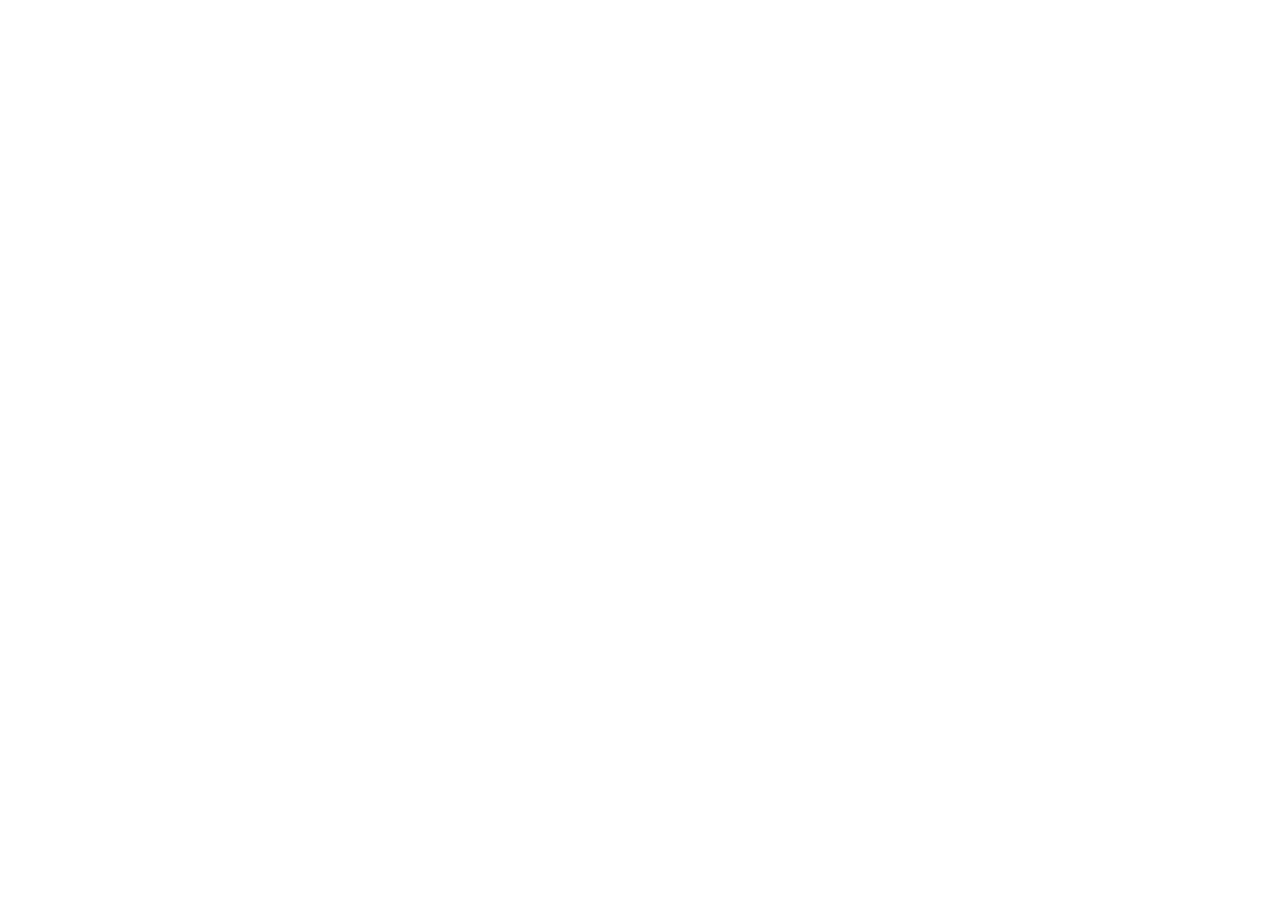
==== index.html @ f32d9b29 "init project" ====
<!DOCTYPE html>
<html lang="en">

<head>
    <meta charset="UTF-8">
    <meta http-equiv="X-UA-Compatible" content="IE=edge">
    <meta name="viewport" content="width=device-width, initial-scale=1.0">
    <title>Document</title>
</head>

<body>

</body>

</html>
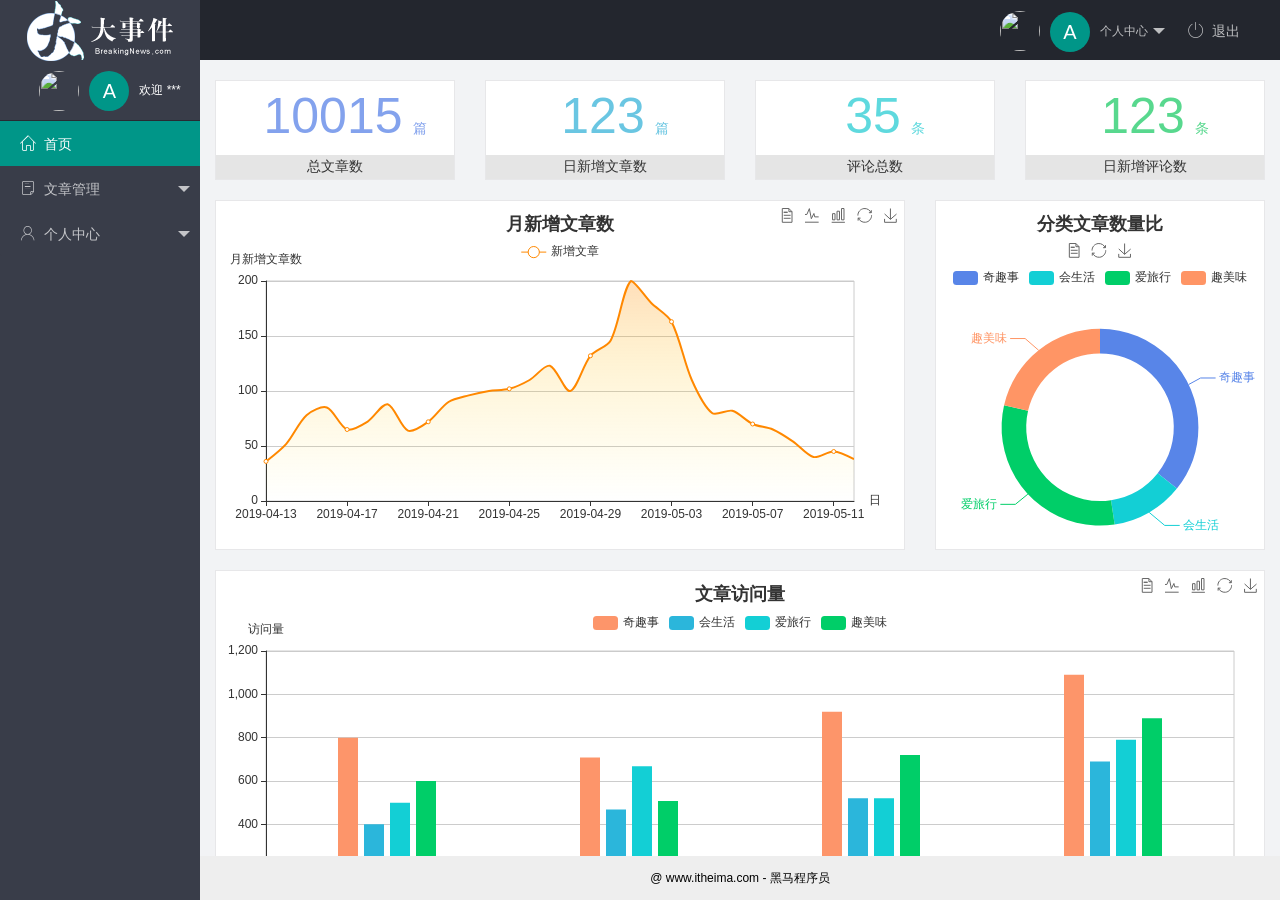
==== commit c0e82681: "完成了主页功能的开发" ====
--- a/index.html
+++ b/index.html
@@ -5,11 +5,92 @@
     <meta charset="UTF-8">
     <meta http-equiv="X-UA-Compatible" content="IE=edge">
     <meta name="viewport" content="width=device-width, initial-scale=1.0">
-    <title>Document</title>
+    <title>后台主页</title>
+    <link rel="stylesheet" href="assets/lib/layui/css/layui.css">
+    <!-- 导入字体图标样式表 -->
+    <link rel="stylesheet" href="assets/fonts/iconfont.css">
+    <!-- 导入自己的样式表 -->
+    <link rel="stylesheet" href="assets/css/index.css">
+
 </head>
 
 <body>
+    <div class="layui-layout layui-layout-admin">
+        <div class="layui-header">
+            <div class="layui-logo layui-hide-xs layui-bg-black">
+                <img src="assets/images/logo.png" alt="">
+            </div>
+            <!-- 头部区域（可配合layui 已有的水平导航） -->
 
+            <ul class="layui-nav layui-layout-right">
+                <li class="layui-nav-item layui-hide layui-show-md-inline-block">
+                    <a href="javascript:;" class="userinfo">
+                        <img src="//tva1.sinaimg.cn/crop.0.0.118.118.180/5db11ff4gw1e77d3nqrv8j203b03cweg.jpg" class="layui-nav-img"><span class="text-avatar">A</span>个人中心
+                    </a>
+                    <dl class="layui-nav-child">
+                        <dd><a href="">基本资料</a></dd>
+                        <dd><a href="">更换头像</a></dd>
+                        <dd><a href="">重置密码</a></dd>
+                    </dl>
+                </li>
+                <li class="layui-nav-item" lay-header-event="menuRight" lay-unselect>
+                    <a href="javascript:;" id="btnLogout">
+                        <!-- <i class="layui-icon layui-icon-more-vertical"></i> -->
+                        <span class="iconfont icon-tuichu"></span>退出
+                    </a>
+                </li>
+            </ul>
+        </div>
+
+        <div class="layui-side layui-bg-black">
+            <div class="layui-side-scroll">
+                <div class="userinfo">
+                    <img src="//tva1.sinaimg.cn/crop.0.0.118.118.180/5db11ff4gw1e77d3nqrv8j203b03cweg.jpg" class="layui-nav-img"><span class="text-avatar">A</span><span id="welcome">欢迎 ***</span>
+                </div>
+                <!-- 左侧导航区域（可配合layui已有的垂直导航） -->
+                <ul class="layui-nav layui-nav-tree " lay-shrink="all">
+                    <li class="layui-nav-item layui-this">
+                        <a href="home/dashboard.html" target="fm"><span class="iconfont icon-home"></span>首页</a>
+                    </li>
+                    <!--  layui-nav-itemed -->
+                    <li class="layui-nav-item">
+                        <a class="" href="javascript:;"><span class="iconfont icon-16"></span>文章管理</a>
+                        <dl class="layui-nav-child">
+                            <dd><a href="javascript:;"><i class="layui-icon layui-icon-app"></i>文章类别</a></dd>
+                            <dd><a href="javascript:;"><i class="layui-icon layui-icon-app"></i>文章列表</a></dd>
+                            <dd><a href="javascript:;"><i class="layui-icon layui-icon-app"></i>发表文章</a></dd>
+                        </dl>
+                    </li>
+                    <li class="layui-nav-item">
+                        <a href="javascript:;"><span class="iconfont icon-user"></span>个人中心</a>
+                        <dl class="layui-nav-child">
+                            <dd><a href="javascript:;"><i class="layui-icon layui-icon-app"></i>基本资料</a></dd>
+                            <dd><a href="javascript:;"><i class="layui-icon layui-icon-app"></i>更换头像</a></dd>
+                            <dd><a href="javascript:;"><i class="layui-icon layui-icon-app"></i>重置密码</a></dd>
+                        </dl>
+                    </li>
+                </ul>
+            </div>
+        </div>
+
+        <div class="layui-body">
+            <!-- 内容主体区域 -->
+            <iframe name="fm" src="home/dashboard.html" frameborder="0"></iframe>
+        </div>
+
+        <div class="layui-footer">
+            <!-- 底部固定区域 -->
+            @ www.itheima.com - 黑马程序员
+        </div>
+    </div>
+    <!-- 导入layui的js文件 -->
+    <script src="assets/lib/layui/layui.all.js"></script>
+    <!-- 导入jQuery -->
+    <script src="assets/lib/jquery.js"></script>
+    <!-- 导入baseAPI.js -->
+    <script src="assets/js/baseAPI.js"></script>
+    <!-- 导入自己的js文件 -->
+    <script src="assets/js/index.js"></script>
 </body>
 
 </html>
--- a/assets/lib/layui/css/layui.css
+++ b/assets/lib/layui/css/layui.css
@@ -0,0 +1,2 @@
+/** layui-v2.5.5 MIT License By https://www.layui.com */
+ .layui-inline,img{display:inline-block;vertical-align:middle}h1,h2,h3,h4,h5,h6{font-weight:400}.layui-edge,.layui-header,.layui-inline,.layui-main{position:relative}.layui-body,.layui-edge,.layui-elip{overflow:hidden}.layui-btn,.layui-edge,.layui-inline,img{vertical-align:middle}.layui-btn,.layui-disabled,.layui-icon,.layui-unselect{-moz-user-select:none;-webkit-user-select:none;-ms-user-select:none}.layui-elip,.layui-form-checkbox span,.layui-form-pane .layui-form-label{text-overflow:ellipsis;white-space:nowrap}.layui-breadcrumb,.layui-tree-btnGroup{visibility:hidden}blockquote,body,button,dd,div,dl,dt,form,h1,h2,h3,h4,h5,h6,input,li,ol,p,pre,td,textarea,th,ul{margin:0;padding:0;-webkit-tap-highlight-color:rgba(0,0,0,0)}a:active,a:hover{outline:0}img{border:none}li{list-style:none}table{border-collapse:collapse;border-spacing:0}h4,h5,h6{font-size:100%}button,input,optgroup,option,select,textarea{font-family:inherit;font-size:inherit;font-style:inherit;font-weight:inherit;outline:0}pre{white-space:pre-wrap;white-space:-moz-pre-wrap;white-space:-pre-wrap;white-space:-o-pre-wrap;word-wrap:break-word}body{line-height:24px;font:14px Helvetica Neue,Helvetica,PingFang SC,Tahoma,Arial,sans-serif}hr{height:1px;margin:10px 0;border:0;clear:both}a{color:#333;text-decoration:none}a:hover{color:#777}a cite{font-style:normal;*cursor:pointer}.layui-border-box,.layui-border-box *{box-sizing:border-box}.layui-box,.layui-box *{box-sizing:content-box}.layui-clear{clear:both;*zoom:1}.layui-clear:after{content:'\20';clear:both;*zoom:1;display:block;height:0}.layui-inline{*display:inline;*zoom:1}.layui-edge{display:inline-block;width:0;height:0;border-width:6px;border-style:dashed;border-color:transparent}.layui-edge-top{top:-4px;border-bottom-color:#999;border-bottom-style:solid}.layui-edge-right{border-left-color:#999;border-left-style:solid}.layui-edge-bottom{top:2px;border-top-color:#999;border-top-style:solid}.layui-edge-left{border-right-color:#999;border-right-style:solid}.layui-disabled,.layui-disabled:hover{color:#d2d2d2!important;cursor:not-allowed!important}.layui-circle{border-radius:100%}.layui-show{display:block!important}.layui-hide{display:none!important}@font-face{font-family:layui-icon;src:url(../font/iconfont.eot?v=250);src:url(../font/iconfont.eot?v=250#iefix) format('embedded-opentype'),url(../font/iconfont.woff2?v=250) format('woff2'),url(../font/iconfont.woff?v=250) format('woff'),url(../font/iconfont.ttf?v=250) format('truetype'),url(../font/iconfont.svg?v=250#layui-icon) format('svg')}.layui-icon{font-family:layui-icon!important;font-size:16px;font-style:normal;-webkit-font-smoothing:antialiased;-moz-osx-font-smoothing:grayscale}.layui-icon-reply-fill:before{content:"\e611"}.layui-icon-set-fill:before{content:"\e614"}.layui-icon-menu-fill:before{content:"\e60f"}.layui-icon-search:before{content:"\e615"}.layui-icon-share:before{content:"\e641"}.layui-icon-set-sm:before{content:"\e620"}.layui-icon-engine:before{content:"\e628"}.layui-icon-close:before{content:"\1006"}.layui-icon-close-fill:before{content:"\1007"}.layui-icon-chart-screen:before{content:"\e629"}.layui-icon-star:before{content:"\e600"}.layui-icon-circle-dot:before{content:"\e617"}.layui-icon-chat:before{content:"\e606"}.layui-icon-release:before{content:"\e609"}.layui-icon-list:before{content:"\e60a"}.layui-icon-chart:before{content:"\e62c"}.layui-icon-ok-circle:before{content:"\1005"}.layui-icon-layim-theme:before{content:"\e61b"}.layui-icon-table:before{content:"\e62d"}.layui-icon-right:before{content:"\e602"}.layui-icon-left:before{content:"\e603"}.layui-icon-cart-simple:before{content:"\e698"}.layui-icon-face-cry:before{content:"\e69c"}.layui-icon-face-smile:before{content:"\e6af"}.layui-icon-survey:before{content:"\e6b2"}.layui-icon-tree:before{content:"\e62e"}.layui-icon-upload-circle:before{content:"\e62f"}.layui-icon-add-circle:before{content:"\e61f"}.layui-icon-download-circle:before{content:"\e601"}.layui-icon-templeate-1:before{content:"\e630"}.layui-icon-util:before{content:"\e631"}.layui-icon-face-surprised:before{content:"\e664"}.layui-icon-edit:before{content:"\e642"}.layui-icon-speaker:before{content:"\e645"}.layui-icon-down:before{content:"\e61a"}.layui-icon-file:before{content:"\e621"}.layui-icon-layouts:before{content:"\e632"}.layui-icon-rate-half:before{content:"\e6c9"}.layui-icon-add-circle-fine:before{content:"\e608"}.layui-icon-prev-circle:before{content:"\e633"}.layui-icon-read:before{content:"\e705"}.layui-icon-404:before{content:"\e61c"}.layui-icon-carousel:before{content:"\e634"}.layui-icon-help:before{content:"\e607"}.layui-icon-code-circle:before{content:"\e635"}.layui-icon-water:before{content:"\e636"}.layui-icon-username:before{content:"\e66f"}.layui-icon-find-fill:before{content:"\e670"}.layui-icon-about:before{content:"\e60b"}.layui-icon-location:before{content:"\e715"}.layui-icon-up:before{content:"\e619"}.layui-icon-pause:before{content:"\e651"}.layui-icon-date:before{content:"\e637"}.layui-icon-layim-uploadfile:before{content:"\e61d"}.layui-icon-delete:before{content:"\e640"}.layui-icon-play:before{content:"\e652"}.layui-icon-top:before{content:"\e604"}.layui-icon-friends:before{content:"\e612"}.layui-icon-refresh-3:before{content:"\e9aa"}.layui-icon-ok:before{content:"\e605"}.layui-icon-layer:before{content:"\e638"}.layui-icon-face-smile-fine:before{content:"\e60c"}.layui-icon-dollar:before{content:"\e659"}.layui-icon-group:before{content:"\e613"}.layui-icon-layim-download:before{content:"\e61e"}.layui-icon-picture-fine:before{content:"\e60d"}.layui-icon-link:before{content:"\e64c"}.layui-icon-diamond:before{content:"\e735"}.layui-icon-log:before{content:"\e60e"}.layui-icon-rate-solid:before{content:"\e67a"}.layui-icon-fonts-del:before{content:"\e64f"}.layui-icon-unlink:before{content:"\e64d"}.layui-icon-fonts-clear:before{content:"\e639"}.layui-icon-triangle-r:before{content:"\e623"}.layui-icon-circle:before{content:"\e63f"}.layui-icon-radio:before{content:"\e643"}.layui-icon-align-center:before{content:"\e647"}.layui-icon-align-right:before{content:"\e648"}.layui-icon-align-left:before{content:"\e649"}.layui-icon-loading-1:before{content:"\e63e"}.layui-icon-return:before{content:"\e65c"}.layui-icon-fonts-strong:before{content:"\e62b"}.layui-icon-upload:before{content:"\e67c"}.layui-icon-dialogue:before{content:"\e63a"}.layui-icon-video:before{content:"\e6ed"}.layui-icon-headset:before{content:"\e6fc"}.layui-icon-cellphone-fine:before{content:"\e63b"}.layui-icon-add-1:before{content:"\e654"}.layui-icon-face-smile-b:before{content:"\e650"}.layui-icon-fonts-html:before{content:"\e64b"}.layui-icon-form:before{content:"\e63c"}.layui-icon-cart:before{content:"\e657"}.layui-icon-camera-fill:before{content:"\e65d"}.layui-icon-tabs:before{content:"\e62a"}.layui-icon-fonts-code:before{content:"\e64e"}.layui-icon-fire:before{content:"\e756"}.layui-icon-set:before{content:"\e716"}.layui-icon-fonts-u:before{content:"\e646"}.layui-icon-triangle-d:before{content:"\e625"}.layui-icon-tips:before{content:"\e702"}.layui-icon-picture:before{content:"\e64a"}.layui-icon-more-vertical:before{content:"\e671"}.layui-icon-flag:before{content:"\e66c"}.layui-icon-loading:before{content:"\e63d"}.layui-icon-fonts-i:before{content:"\e644"}.layui-icon-refresh-1:before{content:"\e666"}.layui-icon-rmb:before{content:"\e65e"}.layui-icon-home:before{content:"\e68e"}.layui-icon-user:before{content:"\e770"}.layui-icon-notice:before{content:"\e667"}.layui-icon-login-weibo:before{content:"\e675"}.layui-icon-voice:before{content:"\e688"}.layui-icon-upload-drag:before{content:"\e681"}.layui-icon-login-qq:before{content:"\e676"}.layui-icon-snowflake:before{content:"\e6b1"}.layui-icon-file-b:before{content:"\e655"}.layui-icon-template:before{content:"\e663"}.layui-icon-auz:before{content:"\e672"}.layui-icon-console:before{content:"\e665"}.layui-icon-app:before{content:"\e653"}.layui-icon-prev:before{content:"\e65a"}.layui-icon-website:before{content:"\e7ae"}.layui-icon-next:before{content:"\e65b"}.layui-icon-component:before{content:"\e857"}.layui-icon-more:before{content:"\e65f"}.layui-icon-login-wechat:before{content:"\e677"}.layui-icon-shrink-right:before{content:"\e668"}.layui-icon-spread-left:before{content:"\e66b"}.layui-icon-camera:before{content:"\e660"}.layui-icon-note:before{content:"\e66e"}.layui-icon-refresh:before{content:"\e669"}.layui-icon-female:before{content:"\e661"}.layui-icon-male:before{content:"\e662"}.layui-icon-password:before{content:"\e673"}.layui-icon-senior:before{content:"\e674"}.layui-icon-theme:before{content:"\e66a"}.layui-icon-tread:before{content:"\e6c5"}.layui-icon-praise:before{content:"\e6c6"}.layui-icon-star-fill:before{content:"\e658"}.layui-icon-rate:before{content:"\e67b"}.layui-icon-template-1:before{content:"\e656"}.layui-icon-vercode:before{content:"\e679"}.layui-icon-cellphone:before{content:"\e678"}.layui-icon-screen-full:before{content:"\e622"}.layui-icon-screen-restore:before{content:"\e758"}.layui-icon-cols:before{content:"\e610"}.layui-icon-export:before{content:"\e67d"}.layui-icon-print:before{content:"\e66d"}.layui-icon-slider:before{content:"\e714"}.layui-icon-addition:before{content:"\e624"}.layui-icon-subtraction:before{content:"\e67e"}.layui-icon-service:before{content:"\e626"}.layui-icon-transfer:before{content:"\e691"}.layui-main{width:1140px;margin:0 auto}.layui-header{z-index:1000;height:60px}.layui-header a:hover{transition:all .5s;-webkit-transition:all .5s}.layui-side{position:fixed;left:0;top:0;bottom:0;z-index:999;width:200px;overflow-x:hidden}.layui-side-scroll{position:relative;width:220px;height:100%;overflow-x:hidden}.layui-body{position:absolute;left:200px;right:0;top:0;bottom:0;z-index:998;width:auto;overflow-y:auto;box-sizing:border-box}.layui-layout-body{overflow:hidden}.layui-layout-admin .layui-header{background-color:#23262E}.layui-layout-admin .layui-side{top:60px;width:200px;overflow-x:hidden}.layui-layout-admin .layui-body{position:fixed;top:60px;bottom:44px}.layui-layout-admin .layui-main{width:auto;margin:0 15px}.layui-layout-admin .layui-footer{position:fixed;left:200px;right:0;bottom:0;height:44px;line-height:44px;padding:0 15px;background-color:#eee}.layui-layout-admin .layui-logo{position:absolute;left:0;top:0;width:200px;height:100%;line-height:60px;text-align:center;color:#009688;font-size:16px}.layui-layout-admin .layui-header .layui-nav{background:0 0}.layui-layout-left{position:absolute!important;left:200px;top:0}.layui-layout-right{position:absolute!important;right:0;top:0}.layui-container{position:relative;margin:0 auto;padding:0 15px;box-sizing:border-box}.layui-fluid{position:relative;margin:0 auto;padding:0 15px}.layui-row:after,.layui-row:before{content:'';display:block;clear:both}.layui-col-lg1,.layui-col-lg10,.layui-col-lg11,.layui-col-lg12,.layui-col-lg2,.layui-col-lg3,.layui-col-lg4,.layui-col-lg5,.layui-col-lg6,.layui-col-lg7,.layui-col-lg8,.layui-col-lg9,.layui-col-md1,.layui-col-md10,.layui-col-md11,.layui-col-md12,.layui-col-md2,.layui-col-md3,.layui-col-md4,.layui-col-md5,.layui-col-md6,.layui-col-md7,.layui-col-md8,.layui-col-md9,.layui-col-sm1,.layui-col-sm10,.layui-col-sm11,.layui-col-sm12,.layui-col-sm2,.layui-col-sm3,.layui-col-sm4,.layui-col-sm5,.layui-col-sm6,.layui-col-sm7,.layui-col-sm8,.layui-col-sm9,.layui-col-xs1,.layui-col-xs10,.layui-col-xs11,.layui-col-xs12,.layui-col-xs2,.layui-col-xs3,.layui-col-xs4,.layui-col-xs5,.layui-col-xs6,.layui-col-xs7,.layui-col-xs8,.layui-col-xs9{position:relative;display:block;box-sizing:border-box}.layui-col-xs1,.layui-col-xs10,.layui-col-xs11,.layui-col-xs12,.layui-col-xs2,.layui-col-xs3,.layui-col-xs4,.layui-col-xs5,.layui-col-xs6,.layui-col-xs7,.layui-col-xs8,.layui-col-xs9{float:left}.layui-col-xs1{width:8.33333333%}.layui-col-xs2{width:16.66666667%}.layui-col-xs3{width:25%}.layui-col-xs4{width:33.33333333%}.layui-col-xs5{width:41.66666667%}.layui-col-xs6{width:50%}.layui-col-xs7{width:58.33333333%}.layui-col-xs8{width:66.66666667%}.layui-col-xs9{width:75%}.layui-col-xs10{width:83.33333333%}.layui-col-xs11{width:91.66666667%}.layui-col-xs12{width:100%}.layui-col-xs-offset1{margin-left:8.33333333%}.layui-col-xs-offset2{margin-left:16.66666667%}.layui-col-xs-offset3{margin-left:25%}.layui-col-xs-offset4{margin-left:33.33333333%}.layui-col-xs-offset5{margin-left:41.66666667%}.layui-col-xs-offset6{margin-left:50%}.layui-col-xs-offset7{margin-left:58.33333333%}.layui-col-xs-offset8{margin-left:66.66666667%}.layui-col-xs-offset9{margin-left:75%}.layui-col-xs-offset10{margin-left:83.33333333%}.layui-col-xs-offset11{margin-left:91.66666667%}.layui-col-xs-offset12{margin-left:100%}@media screen and (max-width:768px){.layui-hide-xs{display:none!important}.layui-show-xs-block{display:block!important}.layui-show-xs-inline{display:inline!important}.layui-show-xs-inline-block{display:inline-block!important}}@media screen and (min-width:768px){.layui-container{width:750px}.layui-hide-sm{display:none!important}.layui-show-sm-block{display:block!important}.layui-show-sm-inline{display:inline!important}.layui-show-sm-inline-block{display:inline-block!important}.layui-col-sm1,.layui-col-sm10,.layui-col-sm11,.layui-col-sm12,.layui-col-sm2,.layui-col-sm3,.layui-col-sm4,.layui-col-sm5,.layui-col-sm6,.layui-col-sm7,.layui-col-sm8,.layui-col-sm9{float:left}.layui-col-sm1{width:8.33333333%}.layui-col-sm2{width:16.66666667%}.layui-col-sm3{width:25%}.layui-col-sm4{width:33.33333333%}.layui-col-sm5{width:41.66666667%}.layui-col-sm6{width:50%}.layui-col-sm7{width:58.33333333%}.layui-col-sm8{width:66.66666667%}.layui-col-sm9{width:75%}.layui-col-sm10{width:83.33333333%}.layui-col-sm11{width:91.66666667%}.layui-col-sm12{width:100%}.layui-col-sm-offset1{margin-left:8.33333333%}.layui-col-sm-offset2{margin-left:16.66666667%}.layui-col-sm-offset3{margin-left:25%}.layui-col-sm-offset4{margin-left:33.33333333%}.layui-col-sm-offset5{margin-left:41.66666667%}.layui-col-sm-offset6{margin-left:50%}.layui-col-sm-offset7{margin-left:58.33333333%}.layui-col-sm-offset8{margin-left:66.66666667%}.layui-col-sm-offset9{margin-left:75%}.layui-col-sm-offset10{margin-left:83.33333333%}.layui-col-sm-offset11{margin-left:91.66666667%}.layui-col-sm-offset12{margin-left:100%}}@media screen and (min-width:992px){.layui-container{width:970px}.layui-hide-md{display:none!important}.layui-show-md-block{display:block!important}.layui-show-md-inline{display:inline!important}.layui-show-md-inline-block{display:inline-block!important}.layui-col-md1,.layui-col-md10,.layui-col-md11,.layui-col-md12,.layui-col-md2,.layui-col-md3,.layui-col-md4,.layui-col-md5,.layui-col-md6,.layui-col-md7,.layui-col-md8,.layui-col-md9{float:left}.layui-col-md1{width:8.33333333%}.layui-col-md2{width:16.66666667%}.layui-col-md3{width:25%}.layui-col-md4{width:33.33333333%}.layui-col-md5{width:41.66666667%}.layui-col-md6{width:50%}.layui-col-md7{width:58.33333333%}.layui-col-md8{width:66.66666667%}.layui-col-md9{width:75%}.layui-col-md10{width:83.33333333%}.layui-col-md11{width:91.66666667%}.layui-col-md12{width:100%}.layui-col-md-offset1{margin-left:8.33333333%}.layui-col-md-offset2{margin-left:16.66666667%}.layui-col-md-offset3{margin-left:25%}.layui-col-md-offset4{margin-left:33.33333333%}.layui-col-md-offset5{margin-left:41.66666667%}.layui-col-md-offset6{margin-left:50%}.layui-col-md-offset7{margin-left:58.33333333%}.layui-col-md-offset8{margin-left:66.66666667%}.layui-col-md-offset9{margin-left:75%}.layui-col-md-offset10{margin-left:83.33333333%}.layui-col-md-offset11{margin-left:91.66666667%}.layui-col-md-offset12{margin-left:100%}}@media screen and (min-width:1200px){.layui-container{width:1170px}.layui-hide-lg{display:none!important}.layui-show-lg-block{display:block!important}.layui-show-lg-inline{display:inline!important}.layui-show-lg-inline-block{display:inline-block!important}.layui-col-lg1,.layui-col-lg10,.layui-col-lg11,.layui-col-lg12,.layui-col-lg2,.layui-col-lg3,.layui-col-lg4,.layui-col-lg5,.layui-col-lg6,.layui-col-lg7,.layui-col-lg8,.layui-col-lg9{float:left}.layui-col-lg1{width:8.33333333%}.layui-col-lg2{width:16.66666667%}.layui-col-lg3{width:25%}.layui-col-lg4{width:33.33333333%}.layui-col-lg5{width:41.66666667%}.layui-col-lg6{width:50%}.layui-col-lg7{width:58.33333333%}.layui-col-lg8{width:66.66666667%}.layui-col-lg9{width:75%}.layui-col-lg10{width:83.33333333%}.layui-col-lg11{width:91.66666667%}.layui-col-lg12{width:100%}.layui-col-lg-offset1{margin-left:8.33333333%}.layui-col-lg-offset2{margin-left:16.66666667%}.layui-col-lg-offset3{margin-left:25%}.layui-col-lg-offset4{margin-left:33.33333333%}.layui-col-lg-offset5{margin-left:41.66666667%}.layui-col-lg-offset6{margin-left:50%}.layui-col-lg-offset7{margin-left:58.33333333%}.layui-col-lg-offset8{margin-left:66.66666667%}.layui-col-lg-offset9{margin-left:75%}.layui-col-lg-offset10{margin-left:83.33333333%}.layui-col-lg-offset11{margin-left:91.66666667%}.layui-col-lg-offset12{margin-left:100%}}.layui-col-space1{margin:-.5px}.layui-col-space1>*{padding:.5px}.layui-col-space3{margin:-1.5px}.layui-col-space3>*{padding:1.5px}.layui-col-space5{margin:-2.5px}.layui-col-space5>*{padding:2.5px}.layui-col-space8{margin:-3.5px}.layui-col-space8>*{padding:3.5px}.layui-col-space10{margin:-5px}.layui-col-space10>*{padding:5px}.layui-col-space12{margin:-6px}.layui-col-space12>*{padding:6px}.layui-col-space15{margin:-7.5px}.layui-col-space15>*{padding:7.5px}.layui-col-space18{margin:-9px}.layui-col-space18>*{padding:9px}.layui-col-space20{margin:-10px}.layui-col-space20>*{padding:10px}.layui-col-space22{margin:-11px}.layui-col-space22>*{padding:11px}.layui-col-space25{margin:-12.5px}.layui-col-space25>*{padding:12.5px}.layui-col-space30{margin:-15px}.layui-col-space30>*{padding:15px}.layui-btn,.layui-input,.layui-select,.layui-textarea,.layui-upload-button{outline:0;-webkit-appearance:none;transition:all .3s;-webkit-transition:all .3s;box-sizing:border-box}.layui-elem-quote{margin-bottom:10px;padding:15px;line-height:22px;border-left:5px solid #009688;border-radius:0 2px 2px 0;background-color:#f2f2f2}.layui-quote-nm{border-style:solid;border-width:1px 1px 1px 5px;background:0 0}.layui-elem-field{margin-bottom:10px;padding:0;border-width:1px;border-style:solid}.layui-elem-field legend{margin-left:20px;padding:0 10px;font-size:20px;font-weight:300}.layui-field-title{margin:10px 0 20px;border-width:1px 0 0}.layui-field-box{padding:10px 15px}.layui-field-title .layui-field-box{padding:10px 0}.layui-progress{position:relative;height:6px;border-radius:20px;background-color:#e2e2e2}.layui-progress-bar{position:absolute;left:0;top:0;width:0;max-width:100%;height:6px;border-radius:20px;text-align:right;background-color:#5FB878;transition:all .3s;-webkit-transition:all .3s}.layui-progress-big,.layui-progress-big .layui-progress-bar{height:18px;line-height:18px}.layui-progress-text{position:relative;top:-20px;line-height:18px;font-size:12px;color:#666}.layui-progress-big .layui-progress-text{position:static;padding:0 10px;color:#fff}.layui-collapse{border-width:1px;border-style:solid;border-radius:2px}.layui-colla-content,.layui-colla-item{border-top-width:1px;border-top-style:solid}.layui-colla-item:first-child{border-top:none}.layui-colla-title{position:relative;height:42px;line-height:42px;padding:0 15px 0 35px;color:#333;background-color:#f2f2f2;cursor:pointer;font-size:14px;overflow:hidden}.layui-colla-content{display:none;padding:10px 15px;line-height:22px;color:#666}.layui-colla-icon{position:absolute;left:15px;top:0;font-size:14px}.layui-card{margin-bottom:15px;border-radius:2px;background-color:#fff;box-shadow:0 1px 2px 0 rgba(0,0,0,.05)}.layui-card:last-child{margin-bottom:0}.layui-card-header{position:relative;height:42px;line-height:42px;padding:0 15px;border-bottom:1px solid #f6f6f6;color:#333;border-radius:2px 2px 0 0;font-size:14px}.layui-bg-black,.layui-bg-blue,.layui-bg-cyan,.layui-bg-green,.layui-bg-orange,.layui-bg-red{color:#fff!important}.layui-card-body{position:relative;padding:10px 15px;line-height:24px}.layui-card-body[pad15]{padding:15px}.layui-card-body[pad20]{padding:20px}.layui-card-body .layui-table{margin:5px 0}.layui-card .layui-tab{margin:0}.layui-panel-window{position:relative;padding:15px;border-radius:0;border-top:5px solid #E6E6E6;background-color:#fff}.layui-auxiliar-moving{position:fixed;left:0;right:0;top:0;bottom:0;width:100%;height:100%;background:0 0;z-index:9999999999}.layui-form-label,.layui-form-mid,.layui-form-select,.layui-input-block,.layui-input-inline,.layui-textarea{position:relative}.layui-bg-red{background-color:#FF5722!important}.layui-bg-orange{background-color:#FFB800!important}.layui-bg-green{background-color:#009688!important}.layui-bg-cyan{background-color:#2F4056!important}.layui-bg-blue{background-color:#1E9FFF!important}.layui-bg-black{background-color:#393D49!important}.layui-bg-gray{background-color:#eee!important;color:#666!important}.layui-badge-rim,.layui-colla-content,.layui-colla-item,.layui-collapse,.layui-elem-field,.layui-form-pane .layui-form-item[pane],.layui-form-pane .layui-form-label,.layui-input,.layui-layedit,.layui-layedit-tool,.layui-quote-nm,.layui-select,.layui-tab-bar,.layui-tab-card,.layui-tab-title,.layui-tab-title .layui-this:after,.layui-textarea{border-color:#e6e6e6}.layui-timeline-item:before,hr{background-color:#e6e6e6}.layui-text{line-height:22px;font-size:14px;color:#666}.layui-text h1,.layui-text h2,.layui-text h3{font-weight:500;color:#333}.layui-text h1{font-size:30px}.layui-text h2{font-size:24px}.layui-text h3{font-size:18px}.layui-text a:not(.layui-btn){color:#01AAED}.layui-text a:not(.layui-btn):hover{text-decoration:underline}.layui-text ul{padding:5px 0 5px 15px}.layui-text ul li{margin-top:5px;list-style-type:disc}.layui-text em,.layui-word-aux{color:#999!important;padding:0 5px!important}.layui-btn{display:inline-block;height:38px;line-height:38px;padding:0 18px;background-color:#009688;color:#fff;white-space:nowrap;text-align:center;font-size:14px;border:none;border-radius:2px;cursor:pointer}.layui-btn:hover{opacity:.8;filter:alpha(opacity=80);color:#fff}.layui-btn:active{opacity:1;filter:alpha(opacity=100)}.layui-btn+.layui-btn{margin-left:10px}.layui-btn-container{font-size:0}.layui-btn-container .layui-btn{margin-right:10px;margin-bottom:10px}.layui-btn-container .layui-btn+.layui-btn{margin-left:0}.layui-table .layui-btn-container .layui-btn{margin-bottom:9px}.layui-btn-radius{border-radius:100px}.layui-btn .layui-icon{margin-right:3px;font-size:18px;vertical-align:bottom;vertical-align:middle\9}.layui-btn-primary{border:1px solid #C9C9C9;background-color:#fff;color:#555}.layui-btn-primary:hover{border-color:#009688;color:#333}.layui-btn-normal{background-color:#1E9FFF}.layui-btn-warm{background-color:#FFB800}.layui-btn-danger{background-color:#FF5722}.layui-btn-checked{background-color:#5FB878}.layui-btn-disabled,.layui-btn-disabled:active,.layui-btn-disabled:hover{border:1px solid #e6e6e6;background-color:#FBFBFB;color:#C9C9C9;cursor:not-allowed;opacity:1}.layui-btn-lg{height:44px;line-height:44px;padding:0 25px;font-size:16px}.layui-btn-sm{height:30px;line-height:30px;padding:0 10px;font-size:12px}.layui-btn-sm i{font-size:16px!important}.layui-btn-xs{height:22px;line-height:22px;padding:0 5px;font-size:12px}.layui-btn-xs i{font-size:14px!important}.layui-btn-group{display:inline-block;vertical-align:middle;font-size:0}.layui-btn-group .layui-btn{margin-left:0!important;margin-right:0!important;border-left:1px solid rgba(255,255,255,.5);border-radius:0}.layui-btn-group .layui-btn-primary{border-left:none}.layui-btn-group .layui-btn-primary:hover{border-color:#C9C9C9;color:#009688}.layui-btn-group .layui-btn:first-child{border-left:none;border-radius:2px 0 0 2px}.layui-btn-group .layui-btn-primary:first-child{border-left:1px solid #c9c9c9}.layui-btn-group .layui-btn:last-child{border-radius:0 2px 2px 0}.layui-btn-group .layui-btn+.layui-btn{margin-left:0}.layui-btn-group+.layui-btn-group{margin-left:10px}.layui-btn-fluid{width:100%}.layui-input,.layui-select,.layui-textarea{height:38px;line-height:1.3;line-height:38px\9;border-width:1px;border-style:solid;background-color:#fff;border-radius:2px}.layui-input::-webkit-input-placeholder,.layui-select::-webkit-input-placeholder,.layui-textarea::-webkit-input-placeholder{line-height:1.3}.layui-input,.layui-textarea{display:block;width:100%;padding-left:10px}.layui-input:hover,.layui-textarea:hover{border-color:#D2D2D2!important}.layui-input:focus,.layui-textarea:focus{border-color:#C9C9C9!important}.layui-textarea{min-height:100px;height:auto;line-height:20px;padding:6px 10px;resize:vertical}.layui-select{padding:0 10px}.layui-form input[type=checkbox],.layui-form input[type=radio],.layui-form select{display:none}.layui-form [lay-ignore]{display:initial}.layui-form-item{margin-bottom:15px;clear:both;*zoom:1}.layui-form-item:after{content:'\20';clear:both;*zoom:1;display:block;height:0}.layui-form-label{float:left;display:block;padding:9px 15px;width:80px;font-weight:400;line-height:20px;text-align:right}.layui-form-label-col{display:block;float:none;padding:9px 0;line-height:20px;text-align:left}.layui-form-item .layui-inline{margin-bottom:5px;margin-right:10px}.layui-input-block{margin-left:110px;min-height:36px}.layui-input-inline{display:inline-block;vertical-align:middle}.layui-form-item .layui-input-inline{float:left;width:190px;margin-right:10px}.layui-form-text .layui-input-inline{width:auto}.layui-form-mid{float:left;display:block;padding:9px 0!important;line-height:20px;margin-right:10px}.layui-form-danger+.layui-form-select .layui-input,.layui-form-danger:focus{border-color:#FF5722!important}.layui-form-select .layui-input{padding-right:30px;cursor:pointer}.layui-form-select .layui-edge{position:absolute;right:10px;top:50%;margin-top:-3px;cursor:pointer;border-width:6px;border-top-color:#c2c2c2;border-top-style:solid;transition:all .3s;-webkit-transition:all .3s}.layui-form-select dl{display:none;position:absolute;left:0;top:42px;padding:5px 0;z-index:899;min-width:100%;border:1px solid #d2d2d2;max-height:300px;overflow-y:auto;background-color:#fff;border-radius:2px;box-shadow:0 2px 4px rgba(0,0,0,.12);box-sizing:border-box}.layui-form-select dl dd,.layui-form-select dl dt{padding:0 10px;line-height:36px;white-space:nowrap;overflow:hidden;text-overflow:ellipsis}.layui-form-select dl dt{font-size:12px;color:#999}.layui-form-select dl dd{cursor:pointer}.layui-form-select dl dd:hover{background-color:#f2f2f2;-webkit-transition:.5s all;transition:.5s all}.layui-form-select .layui-select-group dd{padding-left:20px}.layui-form-select dl dd.layui-select-tips{padding-left:10px!important;color:#999}.layui-form-select dl dd.layui-this{background-color:#5FB878;color:#fff}.layui-form-checkbox,.layui-form-select dl dd.layui-disabled{background-color:#fff}.layui-form-selected dl{display:block}.layui-form-checkbox,.layui-form-checkbox *,.layui-form-switch{display:inline-block;vertical-align:middle}.layui-form-selected .layui-edge{margin-top:-9px;-webkit-transform:rotate(180deg);transform:rotate(180deg);margin-top:-3px\9}:root .layui-form-selected .layui-edge{margin-top:-9px\0/IE9}.layui-form-selectup dl{top:auto;bottom:42px}.layui-select-none{margin:5px 0;text-align:center;color:#999}.layui-select-disabled .layui-disabled{border-color:#eee!important}.layui-select-disabled .layui-edge{border-top-color:#d2d2d2}.layui-form-checkbox{position:relative;height:30px;line-height:30px;margin-right:10px;padding-right:30px;cursor:pointer;font-size:0;-webkit-transition:.1s linear;transition:.1s linear;box-sizing:border-box}.layui-form-checkbox span{padding:0 10px;height:100%;font-size:14px;border-radius:2px 0 0 2px;background-color:#d2d2d2;color:#fff;overflow:hidden}.layui-form-checkbox:hover span{background-color:#c2c2c2}.layui-form-checkbox i{position:absolute;right:0;top:0;width:30px;height:28px;border:1px solid #d2d2d2;border-left:none;border-radius:0 2px 2px 0;color:#fff;font-size:20px;text-align:center}.layui-form-checkbox:hover i{border-color:#c2c2c2;color:#c2c2c2}.layui-form-checked,.layui-form-checked:hover{border-color:#5FB878}.layui-form-checked span,.layui-form-checked:hover span{background-color:#5FB878}.layui-form-checked i,.layui-form-checked:hover i{color:#5FB878}.layui-form-item .layui-form-checkbox{margin-top:4px}.layui-form-checkbox[lay-skin=primary]{height:auto!important;line-height:normal!important;min-width:18px;min-height:18px;border:none!important;margin-right:0;padding-left:28px;padding-right:0;background:0 0}.layui-form-checkbox[lay-skin=primary] span{padding-left:0;padding-right:15px;line-height:18px;background:0 0;color:#666}.layui-form-checkbox[lay-skin=primary] i{right:auto;left:0;width:16px;height:16px;line-height:16px;border:1px solid #d2d2d2;font-size:12px;border-radius:2px;background-color:#fff;-webkit-transition:.1s linear;transition:.1s linear}.layui-form-checkbox[lay-skin=primary]:hover i{border-color:#5FB878;color:#fff}.layui-form-checked[lay-skin=primary] i{border-color:#5FB878!important;background-color:#5FB878;color:#fff}.layui-checkbox-disbaled[lay-skin=primary] span{background:0 0!important;color:#c2c2c2}.layui-checkbox-disbaled[lay-skin=primary]:hover i{border-color:#d2d2d2}.layui-form-item .layui-form-checkbox[lay-skin=primary]{margin-top:10px}.layui-form-switch{position:relative;height:22px;line-height:22px;min-width:35px;padding:0 5px;margin-top:8px;border:1px solid #d2d2d2;border-radius:20px;cursor:pointer;background-color:#fff;-webkit-transition:.1s linear;transition:.1s linear}.layui-form-switch i{position:absolute;left:5px;top:3px;width:16px;height:16px;border-radius:20px;background-color:#d2d2d2;-webkit-transition:.1s linear;transition:.1s linear}.layui-form-switch em{position:relative;top:0;width:25px;margin-left:21px;padding:0!important;text-align:center!important;color:#999!important;font-style:normal!important;font-size:12px}.layui-form-onswitch{border-color:#5FB878;background-color:#5FB878}.layui-checkbox-disbaled,.layui-checkbox-disbaled i{border-color:#e2e2e2!important}.layui-form-onswitch i{left:100%;margin-left:-21px;background-color:#fff}.layui-form-onswitch em{margin-left:5px;margin-right:21px;color:#fff!important}.layui-checkbox-disbaled span{background-color:#e2e2e2!important}.layui-checkbox-disbaled:hover i{color:#fff!important}[lay-radio]{display:none}.layui-form-radio,.layui-form-radio *{display:inline-block;vertical-align:middle}.layui-form-radio{line-height:28px;margin:6px 10px 0 0;padding-right:10px;cursor:pointer;font-size:0}.layui-form-radio *{font-size:14px}.layui-form-radio>i{margin-right:8px;font-size:22px;color:#c2c2c2}.layui-form-radio>i:hover,.layui-form-radioed>i{color:#5FB878}.layui-radio-disbaled>i{color:#e2e2e2!important}.layui-form-pane .layui-form-label{width:110px;padding:8px 15px;height:38px;line-height:20px;border-width:1px;border-style:solid;border-radius:2px 0 0 2px;text-align:center;background-color:#FBFBFB;overflow:hidden;box-sizing:border-box}.layui-form-pane .layui-input-inline{margin-left:-1px}.layui-form-pane .layui-input-block{margin-left:110px;left:-1px}.layui-form-pane .layui-input{border-radius:0 2px 2px 0}.layui-form-pane .layui-form-text .layui-form-label{float:none;width:100%;border-radius:2px;box-sizing:border-box;text-align:left}.layui-form-pane .layui-form-text .layui-input-inline{display:block;margin:0;top:-1px;clear:both}.layui-form-pane .layui-form-text .layui-input-block{margin:0;left:0;top:-1px}.layui-form-pane .layui-form-text .layui-textarea{min-height:100px;border-radius:0 0 2px 2px}.layui-form-pane .layui-form-checkbox{margin:4px 0 4px 10px}.layui-form-pane .layui-form-radio,.layui-form-pane .layui-form-switch{margin-top:6px;margin-left:10px}.layui-form-pane .layui-form-item[pane]{position:relative;border-width:1px;border-style:solid}.layui-form-pane .layui-form-item[pane] .layui-form-label{position:absolute;left:0;top:0;height:100%;border-width:0 1px 0 0}.layui-form-pane .layui-form-item[pane] .layui-input-inline{margin-left:110px}@media screen and (max-width:450px){.layui-form-item .layui-form-label{text-overflow:ellipsis;overflow:hidden;white-space:nowrap}.layui-form-item .layui-inline{display:block;margin-right:0;margin-bottom:20px;clear:both}.layui-form-item .layui-inline:after{content:'\20';clear:both;display:block;height:0}.layui-form-item .layui-input-inline{display:block;float:none;left:-3px;width:auto;margin:0 0 10px 112px}.layui-form-item .layui-input-inline+.layui-form-mid{margin-left:110px;top:-5px;padding:0}.layui-form-item .layui-form-checkbox{margin-right:5px;margin-bottom:5px}}.layui-layedit{border-width:1px;border-style:solid;border-radius:2px}.layui-layedit-tool{padding:3px 5px;border-bottom-width:1px;border-bottom-style:solid;font-size:0}.layedit-tool-fixed{position:fixed;top:0;border-top:1px solid #e2e2e2}.layui-layedit-tool .layedit-tool-mid,.layui-layedit-tool .layui-icon{display:inline-block;vertical-align:middle;text-align:center;font-size:14px}.layui-layedit-tool .layui-icon{position:relative;width:32px;height:30px;line-height:30px;margin:3px 5px;color:#777;cursor:pointer;border-radius:2px}.layui-layedit-tool .layui-icon:hover{color:#393D49}.layui-layedit-tool .layui-icon:active{color:#000}.layui-layedit-tool .layedit-tool-active{background-color:#e2e2e2;color:#000}.layui-layedit-tool .layui-disabled,.layui-layedit-tool .layui-disabled:hover{color:#d2d2d2;cursor:not-allowed}.layui-layedit-tool .layedit-tool-mid{width:1px;height:18px;margin:0 10px;background-color:#d2d2d2}.layedit-tool-html{width:50px!important;font-size:30px!important}.layedit-tool-b,.layedit-tool-code,.layedit-tool-help{font-size:16px!important}.layedit-tool-d,.layedit-tool-face,.layedit-tool-image,.layedit-tool-unlink{font-size:18px!important}.layedit-tool-image input{position:absolute;font-size:0;left:0;top:0;width:100%;height:100%;opacity:.01;filter:Alpha(opacity=1);cursor:pointer}.layui-layedit-iframe iframe{display:block;width:100%}#LAY_layedit_code{overflow:hidden}.layui-laypage{display:inline-block;*display:inline;*zoom:1;vertical-align:middle;margin:10px 0;font-size:0}.layui-laypage>a:first-child,.layui-laypage>a:first-child em{border-radius:2px 0 0 2px}.layui-laypage>a:last-child,.layui-laypage>a:last-child em{border-radius:0 2px 2px 0}.layui-laypage>:first-child{margin-left:0!important}.layui-laypage>:last-child{margin-right:0!important}.layui-laypage a,.layui-laypage button,.layui-laypage input,.layui-laypage select,.layui-laypage span{border:1px solid #e2e2e2}.layui-laypage a,.layui-laypage span{display:inline-block;*display:inline;*zoom:1;vertical-align:middle;padding:0 15px;height:28px;line-height:28px;margin:0 -1px 5px 0;background-color:#fff;color:#333;font-size:12px}.layui-flow-more a *,.layui-laypage input,.layui-table-view select[lay-ignore]{display:inline-block}.layui-laypage a:hover{color:#009688}.layui-laypage em{font-style:normal}.layui-laypage .layui-laypage-spr{color:#999;font-weight:700}.layui-laypage a{text-decoration:none}.layui-laypage .layui-laypage-curr{position:relative}.layui-laypage .layui-laypage-curr em{position:relative;color:#fff}.layui-laypage .layui-laypage-curr .layui-laypage-em{position:absolute;left:-1px;top:-1px;padding:1px;width:100%;height:100%;background-color:#009688}.layui-laypage-em{border-radius:2px}.layui-laypage-next em,.layui-laypage-prev em{font-family:Sim sun;font-size:16px}.layui-laypage .layui-laypage-count,.layui-laypage .layui-laypage-limits,.layui-laypage .layui-laypage-refresh,.layui-laypage .layui-laypage-skip{margin-left:10px;margin-right:10px;padding:0;border:none}.layui-laypage .layui-laypage-limits,.layui-laypage .layui-laypage-refresh{vertical-align:top}.layui-laypage .layui-laypage-refresh i{font-size:18px;cursor:pointer}.layui-laypage select{height:22px;padding:3px;border-radius:2px;cursor:pointer}.layui-laypage .layui-laypage-skip{height:30px;line-height:30px;color:#999}.layui-laypage button,.layui-laypage input{height:30px;line-height:30px;border-radius:2px;vertical-align:top;background-color:#fff;box-sizing:border-box}.layui-laypage input{width:40px;margin:0 10px;padding:0 3px;text-align:center}.layui-laypage input:focus,.layui-laypage select:focus{border-color:#009688!important}.layui-laypage button{margin-left:10px;padding:0 10px;cursor:pointer}.layui-table,.layui-table-view{margin:10px 0}.layui-flow-more{margin:10px 0;text-align:center;color:#999;font-size:14px}.layui-flow-more a{height:32px;line-height:32px}.layui-flow-more a *{vertical-align:top}.layui-flow-more a cite{padding:0 20px;border-radius:3px;background-color:#eee;color:#333;font-style:normal}.layui-flow-more a cite:hover{opacity:.8}.layui-flow-more a i{font-size:30px;color:#737383}.layui-table{width:100%;background-color:#fff;color:#666}.layui-table tr{transition:all .3s;-webkit-transition:all .3s}.layui-table th{text-align:left;font-weight:400}.layui-table tbody tr:hover,.layui-table thead tr,.layui-table-click,.layui-table-header,.layui-table-hover,.layui-table-mend,.layui-table-patch,.layui-table-tool,.layui-table-total,.layui-table-total tr,.layui-table[lay-even] tr:nth-child(even){background-color:#f2f2f2}.layui-table td,.layui-table th,.layui-table-col-set,.layui-table-fixed-r,.layui-table-grid-down,.layui-table-header,.layui-table-page,.layui-table-tips-main,.layui-table-tool,.layui-table-total,.layui-table-view,.layui-table[lay-skin=line],.layui-table[lay-skin=row]{border-width:1px;border-style:solid;border-color:#e6e6e6}.layui-table td,.layui-table th{position:relative;padding:9px 15px;min-height:20px;line-height:20px;font-size:14px}.layui-table[lay-skin=line] td,.layui-table[lay-skin=line] th{border-width:0 0 1px}.layui-table[lay-skin=row] td,.layui-table[lay-skin=row] th{border-width:0 1px 0 0}.layui-table[lay-skin=nob] td,.layui-table[lay-skin=nob] th{border:none}.layui-table img{max-width:100px}.layui-table[lay-size=lg] td,.layui-table[lay-size=lg] th{padding:15px 30px}.layui-table-view .layui-table[lay-size=lg] .layui-table-cell{height:40px;line-height:40px}.layui-table[lay-size=sm] td,.layui-table[lay-size=sm] th{font-size:12px;padding:5px 10px}.layui-table-view .layui-table[lay-size=sm] .layui-table-cell{height:20px;line-height:20px}.layui-table[lay-data]{display:none}.layui-table-box{position:relative;overflow:hidden}.layui-table-view .layui-table{position:relative;width:auto;margin:0}.layui-table-view .layui-table[lay-skin=line]{border-width:0 1px 0 0}.layui-table-view .layui-table[lay-skin=row]{border-width:0 0 1px}.layui-table-view .layui-table td,.layui-table-view .layui-table th{padding:5px 0;border-top:none;border-left:none}.layui-table-view .layui-table th.layui-unselect .layui-table-cell span{cursor:pointer}.layui-table-view .layui-table td{cursor:default}.layui-table-view .layui-table td[data-edit=text]{cursor:text}.layui-table-view .layui-form-checkbox[lay-skin=primary] i{width:18px;height:18px}.layui-table-view .layui-form-radio{line-height:0;padding:0}.layui-table-view .layui-form-radio>i{margin:0;font-size:20px}.layui-table-init{position:absolute;left:0;top:0;width:100%;height:100%;text-align:center;z-index:110}.layui-table-init .layui-icon{position:absolute;left:50%;top:50%;margin:-15px 0 0 -15px;font-size:30px;color:#c2c2c2}.layui-table-header{border-width:0 0 1px;overflow:hidden}.layui-table-header .layui-table{margin-bottom:-1px}.layui-table-tool .layui-inline[lay-event]{position:relative;width:26px;height:26px;padding:5px;line-height:16px;margin-right:10px;text-align:center;color:#333;border:1px solid #ccc;cursor:pointer;-webkit-transition:.5s all;transition:.5s all}.layui-table-tool .layui-inline[lay-event]:hover{border:1px solid #999}.layui-table-tool-temp{padding-right:120px}.layui-table-tool-self{position:absolute;right:17px;top:10px}.layui-table-tool .layui-table-tool-self .layui-inline[lay-event]{margin:0 0 0 10px}.layui-table-tool-panel{position:absolute;top:29px;left:-1px;padding:5px 0;min-width:150px;min-height:40px;border:1px solid #d2d2d2;text-align:left;overflow-y:auto;background-color:#fff;box-shadow:0 2px 4px rgba(0,0,0,.12)}.layui-table-cell,.layui-table-tool-panel li{overflow:hidden;text-overflow:ellipsis;white-space:nowrap}.layui-table-tool-panel li{padding:0 10px;line-height:30px;-webkit-transition:.5s all;transition:.5s all}.layui-table-tool-panel li .layui-form-checkbox[lay-skin=primary]{width:100%;padding-left:28px}.layui-table-tool-panel li:hover{background-color:#f2f2f2}.layui-table-tool-panel li .layui-form-checkbox[lay-skin=primary] i{position:absolute;left:0;top:0}.layui-table-tool-panel li .layui-form-checkbox[lay-skin=primary] span{padding:0}.layui-table-tool .layui-table-tool-self .layui-table-tool-panel{left:auto;right:-1px}.layui-table-col-set{position:absolute;right:0;top:0;width:20px;height:100%;border-width:0 0 0 1px;background-color:#fff}.layui-table-sort{width:10px;height:20px;margin-left:5px;cursor:pointer!important}.layui-table-sort .layui-edge{position:absolute;left:5px;border-width:5px}.layui-table-sort .layui-table-sort-asc{top:3px;border-top:none;border-bottom-style:solid;border-bottom-color:#b2b2b2}.layui-table-sort .layui-table-sort-asc:hover{border-bottom-color:#666}.layui-table-sort .layui-table-sort-desc{bottom:5px;border-bottom:none;border-top-style:solid;border-top-color:#b2b2b2}.layui-table-sort .layui-table-sort-desc:hover{border-top-color:#666}.layui-table-sort[lay-sort=asc] .layui-table-sort-asc{border-bottom-color:#000}.layui-table-sort[lay-sort=desc] .layui-table-sort-desc{border-top-color:#000}.layui-table-cell{height:28px;line-height:28px;padding:0 15px;position:relative;box-sizing:border-box}.layui-table-cell .layui-form-checkbox[lay-skin=primary]{top:-1px;padding:0}.layui-table-cell .layui-table-link{color:#01AAED}.laytable-cell-checkbox,.laytable-cell-numbers,.laytable-cell-radio,.laytable-cell-space{padding:0;text-align:center}.layui-table-body{position:relative;overflow:auto;margin-right:-1px;margin-bottom:-1px}.layui-table-body .layui-none{line-height:26px;padding:15px;text-align:center;color:#999}.layui-table-fixed{position:absolute;left:0;top:0;z-index:101}.layui-table-fixed .layui-table-body{overflow:hidden}.layui-table-fixed-l{box-shadow:0 -1px 8px rgba(0,0,0,.08)}.layui-table-fixed-r{left:auto;right:-1px;border-width:0 0 0 1px;box-shadow:-1px 0 8px rgba(0,0,0,.08)}.layui-table-fixed-r .layui-table-header{position:relative;overflow:visible}.layui-table-mend{position:absolute;right:-49px;top:0;height:100%;width:50px}.layui-table-tool{position:relative;z-index:890;width:100%;min-height:50px;line-height:30px;padding:10px 15px;border-width:0 0 1px}.layui-table-tool .layui-btn-container{margin-bottom:-10px}.layui-table-page,.layui-table-total{border-width:1px 0 0;margin-bottom:-1px;overflow:hidden}.layui-table-page{position:relative;width:100%;padding:7px 7px 0;height:41px;font-size:12px;white-space:nowrap}.layui-table-page>div{height:26px}.layui-table-page .layui-laypage{margin:0}.layui-table-page .layui-laypage a,.layui-table-page .layui-laypage span{height:26px;line-height:26px;margin-bottom:10px;border:none;background:0 0}.layui-table-page .layui-laypage a,.layui-table-page .layui-laypage span.layui-laypage-curr{padding:0 12px}.layui-table-page .layui-laypage span{margin-left:0;padding:0}.layui-table-page .layui-laypage .layui-laypage-prev{margin-left:-7px!important}.layui-table-page .layui-laypage .layui-laypage-curr .layui-laypage-em{left:0;top:0;padding:0}.layui-table-page .layui-laypage button,.layui-table-page .layui-laypage input{height:26px;line-height:26px}.layui-table-page .layui-laypage input{width:40px}.layui-table-page .layui-laypage button{padding:0 10px}.layui-table-page select{height:18px}.layui-table-patch .layui-table-cell{padding:0;width:30px}.layui-table-edit{position:absolute;left:0;top:0;width:100%;height:100%;padding:0 14px 1px;border-radius:0;box-shadow:1px 1px 20px rgba(0,0,0,.15)}.layui-table-edit:focus{border-color:#5FB878!important}select.layui-table-edit{padding:0 0 0 10px;border-color:#C9C9C9}.layui-table-view .layui-form-checkbox,.layui-table-view .layui-form-radio,.layui-table-view .layui-form-switch{top:0;margin:0;box-sizing:content-box}.layui-table-view .layui-form-checkbox{top:-1px;height:26px;line-height:26px}.layui-table-view .layui-form-checkbox i{height:26px}.layui-table-grid .layui-table-cell{overflow:visible}.layui-table-grid-down{position:absolute;top:0;right:0;width:26px;height:100%;padding:5px 0;border-width:0 0 0 1px;text-align:center;background-color:#fff;color:#999;cursor:pointer}.layui-table-grid-down .layui-icon{position:absolute;top:50%;left:50%;margin:-8px 0 0 -8px}.layui-table-grid-down:hover{background-color:#fbfbfb}body .layui-table-tips .layui-layer-content{background:0 0;padding:0;box-shadow:0 1px 6px rgba(0,0,0,.12)}.layui-table-tips-main{margin:-44px 0 0 -1px;max-height:150px;padding:8px 15px;font-size:14px;overflow-y:scroll;background-color:#fff;color:#666}.layui-table-tips-c{position:absolute;right:-3px;top:-13px;width:20px;height:20px;padding:3px;cursor:pointer;background-color:#666;border-radius:50%;color:#fff}.layui-table-tips-c:hover{background-color:#777}.layui-table-tips-c:before{position:relative;right:-2px}.layui-upload-file{display:none!important;opacity:.01;filter:Alpha(opacity=1)}.layui-upload-drag,.layui-upload-form,.layui-upload-wrap{display:inline-block}.layui-upload-list{margin:10px 0}.layui-upload-choose{padding:0 10px;color:#999}.layui-upload-drag{position:relative;padding:30px;border:1px dashed #e2e2e2;background-color:#fff;text-align:center;cursor:pointer;color:#999}.layui-upload-drag .layui-icon{font-size:50px;color:#009688}.layui-upload-drag[lay-over]{border-color:#009688}.layui-upload-iframe{position:absolute;width:0;height:0;border:0;visibility:hidden}.layui-upload-wrap{position:relative;vertical-align:middle}.layui-upload-wrap .layui-upload-file{display:block!important;position:absolute;left:0;top:0;z-index:10;font-size:100px;width:100%;height:100%;opacity:.01;filter:Alpha(opacity=1);cursor:pointer}.layui-transfer-active,.layui-transfer-box{display:inline-block;vertical-align:middle}.layui-transfer-box,.layui-transfer-header,.layui-transfer-search{border-width:0;border-style:solid;border-color:#e6e6e6}.layui-transfer-box{position:relative;border-width:1px;width:200px;height:360px;border-radius:2px;background-color:#fff}.layui-transfer-box .layui-form-checkbox{width:100%;margin:0!important}.layui-transfer-header{height:38px;line-height:38px;padding:0 10px;border-bottom-width:1px}.layui-transfer-search{position:relative;padding:10px;border-bottom-width:1px}.layui-transfer-search .layui-input{height:32px;padding-left:30px;font-size:12px}.layui-transfer-search .layui-icon-search{position:absolute;left:20px;top:50%;margin-top:-8px;color:#666}.layui-transfer-active{margin:0 15px}.layui-transfer-active .layui-btn{display:block;margin:0;padding:0 15px;background-color:#5FB878;border-color:#5FB878;color:#fff}.layui-transfer-active .layui-btn-disabled{background-color:#FBFBFB;border-color:#e6e6e6;color:#C9C9C9}.layui-transfer-active .layui-btn:first-child{margin-bottom:15px}.layui-transfer-active .layui-btn .layui-icon{margin:0;font-size:14px!important}.layui-transfer-data{padding:5px 0;overflow:auto}.layui-transfer-data li{height:32px;line-height:32px;padding:0 10px}.layui-transfer-data li:hover{background-color:#f2f2f2;transition:.5s all}.layui-transfer-data .layui-none{padding:15px 10px;text-align:center;color:#999}.layui-nav{position:relative;padding:0 20px;background-color:#393D49;color:#fff;border-radius:2px;font-size:0;box-sizing:border-box}.layui-nav *{font-size:14px}.layui-nav .layui-nav-item{position:relative;display:inline-block;*display:inline;*zoom:1;vertical-align:middle;line-height:60px}.layui-nav .layui-nav-item a{display:block;padding:0 20px;color:#fff;color:rgba(255,255,255,.7);transition:all .3s;-webkit-transition:all .3s}.layui-nav .layui-this:after,.layui-nav-bar,.layui-nav-tree .layui-nav-itemed:after{position:absolute;left:0;top:0;width:0;height:5px;background-color:#5FB878;transition:all .2s;-webkit-transition:all .2s}.layui-nav-bar{z-index:1000}.layui-nav .layui-nav-item a:hover,.layui-nav .layui-this a{color:#fff}.layui-nav .layui-this:after{content:'';top:auto;bottom:0;width:100%}.layui-nav-img{width:30px;height:30px;margin-right:10px;border-radius:50%}.layui-nav .layui-nav-more{content:'';width:0;height:0;border-style:solid dashed dashed;border-color:#fff transparent transparent;overflow:hidden;cursor:pointer;transition:all .2s;-webkit-transition:all .2s;position:absolute;top:50%;right:3px;margin-top:-3px;border-width:6px;border-top-color:rgba(255,255,255,.7)}.layui-nav .layui-nav-mored,.layui-nav-itemed>a .layui-nav-more{margin-top:-9px;border-style:dashed dashed solid;border-color:transparent transparent #fff}.layui-nav-child{display:none;position:absolute;left:0;top:65px;min-width:100%;line-height:36px;padding:5px 0;box-shadow:0 2px 4px rgba(0,0,0,.12);border:1px solid #d2d2d2;background-color:#fff;z-index:100;border-radius:2px;white-space:nowrap}.layui-nav .layui-nav-child a{color:#333}.layui-nav .layui-nav-child a:hover{background-color:#f2f2f2;color:#000}.layui-nav-child dd{position:relative}.layui-nav .layui-nav-child dd.layui-this a,.layui-nav-child dd.layui-this{background-color:#5FB878;color:#fff}.layui-nav-child dd.layui-this:after{display:none}.layui-nav-tree{width:200px;padding:0}.layui-nav-tree .layui-nav-item{display:block;width:100%;line-height:45px}.layui-nav-tree .layui-nav-item a{position:relative;height:45px;line-height:45px;text-overflow:ellipsis;overflow:hidden;white-space:nowrap}.layui-nav-tree .layui-nav-item a:hover{background-color:#4E5465}.layui-nav-tree .layui-nav-bar{width:5px;height:0;background-color:#009688}.layui-nav-tree .layui-nav-child dd.layui-this,.layui-nav-tree .layui-nav-child dd.layui-this a,.layui-nav-tree .layui-this,.layui-nav-tree .layui-this>a,.layui-nav-tree .layui-this>a:hover{background-color:#009688;color:#fff}.layui-nav-tree .layui-this:after{display:none}.layui-nav-itemed>a,.layui-nav-tree .layui-nav-title a,.layui-nav-tree .layui-nav-title a:hover{color:#fff!important}.layui-nav-tree .layui-nav-child{position:relative;z-index:0;top:0;border:none;box-shadow:none}.layui-nav-tree .layui-nav-child a{height:40px;line-height:40px;color:#fff;color:rgba(255,255,255,.7)}.layui-nav-tree .layui-nav-child,.layui-nav-tree .layui-nav-child a:hover{background:0 0;color:#fff}.layui-nav-tree .layui-nav-more{right:10px}.layui-nav-itemed>.layui-nav-child{display:block;padding:0;background-color:rgba(0,0,0,.3)!important}.layui-nav-itemed>.layui-nav-child>.layui-this>.layui-nav-child{display:block}.layui-nav-side{position:fixed;top:0;bottom:0;left:0;overflow-x:hidden;z-index:999}.layui-bg-blue .layui-nav-bar,.layui-bg-blue .layui-nav-itemed:after,.layui-bg-blue .layui-this:after{background-color:#93D1FF}.layui-bg-blue .layui-nav-child dd.layui-this{background-color:#1E9FFF}.layui-bg-blue .layui-nav-itemed>a,.layui-nav-tree.layui-bg-blue .layui-nav-title a,.layui-nav-tree.layui-bg-blue .layui-nav-title a:hover{background-color:#007DDB!important}.layui-breadcrumb{font-size:0}.layui-breadcrumb>*{font-size:14px}.layui-breadcrumb a{color:#999!important}.layui-breadcrumb a:hover{color:#5FB878!important}.layui-breadcrumb a cite{color:#666;font-style:normal}.layui-breadcrumb span[lay-separator]{margin:0 10px;color:#999}.layui-tab{margin:10px 0;text-align:left!important}.layui-tab[overflow]>.layui-tab-title{overflow:hidden}.layui-tab-title{position:relative;left:0;height:40px;white-space:nowrap;font-size:0;border-bottom-width:1px;border-bottom-style:solid;transition:all .2s;-webkit-transition:all .2s}.layui-tab-title li{display:inline-block;*display:inline;*zoom:1;vertical-align:middle;font-size:14px;transition:all .2s;-webkit-transition:all .2s;position:relative;line-height:40px;min-width:65px;padding:0 15px;text-align:center;cursor:pointer}.layui-tab-title li a{display:block}.layui-tab-title .layui-this{color:#000}.layui-tab-title .layui-this:after{position:absolute;left:0;top:0;content:'';width:100%;height:41px;border-width:1px;border-style:solid;border-bottom-color:#fff;border-radius:2px 2px 0 0;box-sizing:border-box;pointer-events:none}.layui-tab-bar{position:absolute;right:0;top:0;z-index:10;width:30px;height:39px;line-height:39px;border-width:1px;border-style:solid;border-radius:2px;text-align:center;background-color:#fff;cursor:pointer}.layui-tab-bar .layui-icon{position:relative;display:inline-block;top:3px;transition:all .3s;-webkit-transition:all .3s}.layui-tab-item{display:none}.layui-tab-more{padding-right:30px;height:auto!important;white-space:normal!important}.layui-tab-more li.layui-this:after{border-bottom-color:#e2e2e2;border-radius:2px}.layui-tab-more .layui-tab-bar .layui-icon{top:-2px;top:3px\9;-webkit-transform:rotate(180deg);transform:rotate(180deg)}:root .layui-tab-more .layui-tab-bar .layui-icon{top:-2px\0/IE9}.layui-tab-content{padding:10px}.layui-tab-title li .layui-tab-close{position:relative;display:inline-block;width:18px;height:18px;line-height:20px;margin-left:8px;top:1px;text-align:center;font-size:14px;color:#c2c2c2;transition:all .2s;-webkit-transition:all .2s}.layui-tab-title li .layui-tab-close:hover{border-radius:2px;background-color:#FF5722;color:#fff}.layui-tab-brief>.layui-tab-title .layui-this{color:#009688}.layui-tab-brief>.layui-tab-more li.layui-this:after,.layui-tab-brief>.layui-tab-title .layui-this:after{border:none;border-radius:0;border-bottom:2px solid #5FB878}.layui-tab-brief[overflow]>.layui-tab-title .layui-this:after{top:-1px}.layui-tab-card{border-width:1px;border-style:solid;border-radius:2px;box-shadow:0 2px 5px 0 rgba(0,0,0,.1)}.layui-tab-card>.layui-tab-title{background-color:#f2f2f2}.layui-tab-card>.layui-tab-title li{margin-right:-1px;margin-left:-1px}.layui-tab-card>.layui-tab-title .layui-this{background-color:#fff}.layui-tab-card>.layui-tab-title .layui-this:after{border-top:none;border-width:1px;border-bottom-color:#fff}.layui-tab-card>.layui-tab-title .layui-tab-bar{height:40px;line-height:40px;border-radius:0;border-top:none;border-right:none}.layui-tab-card>.layui-tab-more .layui-this{background:0 0;color:#5FB878}.layui-tab-card>.layui-tab-more .layui-this:after{border:none}.layui-timeline{padding-left:5px}.layui-timeline-item{position:relative;padding-bottom:20px}.layui-timeline-axis{position:absolute;left:-5px;top:0;z-index:10;width:20px;height:20px;line-height:20px;background-color:#fff;color:#5FB878;border-radius:50%;text-align:center;cursor:pointer}.layui-timeline-axis:hover{color:#FF5722}.layui-timeline-item:before{content:'';position:absolute;left:5px;top:0;z-index:0;width:1px;height:100%}.layui-timeline-item:last-child:before{display:none}.layui-timeline-item:first-child:before{display:block}.layui-timeline-content{padding-left:25px}.layui-timeline-title{position:relative;margin-bottom:10px}.layui-badge,.layui-badge-dot,.layui-badge-rim{position:relative;display:inline-block;padding:0 6px;font-size:12px;text-align:center;background-color:#FF5722;color:#fff;border-radius:2px}.layui-badge{height:18px;line-height:18px}.layui-badge-dot{width:8px;height:8px;padding:0;border-radius:50%}.layui-badge-rim{height:18px;line-height:18px;border-width:1px;border-style:solid;background-color:#fff;color:#666}.layui-btn .layui-badge,.layui-btn .layui-badge-dot{margin-left:5px}.layui-nav .layui-badge,.layui-nav .layui-badge-dot{position:absolute;top:50%;margin:-8px 6px 0}.layui-tab-title .layui-badge,.layui-tab-title .layui-badge-dot{left:5px;top:-2px}.layui-carousel{position:relative;left:0;top:0;background-color:#f8f8f8}.layui-carousel>[carousel-item]{position:relative;width:100%;height:100%;overflow:hidden}.layui-carousel>[carousel-item]:before{position:absolute;content:'\e63d';left:50%;top:50%;width:100px;line-height:20px;margin:-10px 0 0 -50px;text-align:center;color:#c2c2c2;font-family:layui-icon!important;font-size:30px;font-style:normal;-webkit-font-smoothing:antialiased;-moz-osx-font-smoothing:grayscale}.layui-carousel>[carousel-item]>*{display:none;position:absolute;left:0;top:0;width:100%;height:100%;background-color:#f8f8f8;transition-duration:.3s;-webkit-transition-duration:.3s}.layui-carousel-updown>*{-webkit-transition:.3s ease-in-out up;transition:.3s ease-in-out up}.layui-carousel-arrow{display:none\9;opacity:0;position:absolute;left:10px;top:50%;margin-top:-18px;width:36px;height:36px;line-height:36px;text-align:center;font-size:20px;border:0;border-radius:50%;background-color:rgba(0,0,0,.2);color:#fff;-webkit-transition-duration:.3s;transition-duration:.3s;cursor:pointer}.layui-carousel-arrow[lay-type=add]{left:auto!important;right:10px}.layui-carousel:hover .layui-carousel-arrow[lay-type=add],.layui-carousel[lay-arrow=always] .layui-carousel-arrow[lay-type=add]{right:20px}.layui-carousel[lay-arrow=always] .layui-carousel-arrow{opacity:1;left:20px}.layui-carousel[lay-arrow=none] .layui-carousel-arrow{display:none}.layui-carousel-arrow:hover,.layui-carousel-ind ul:hover{background-color:rgba(0,0,0,.35)}.layui-carousel:hover .layui-carousel-arrow{display:block\9;opacity:1;left:20px}.layui-carousel-ind{position:relative;top:-35px;width:100%;line-height:0!important;text-align:center;font-size:0}.layui-carousel[lay-indicator=outside]{margin-bottom:30px}.layui-carousel[lay-indicator=outside] .layui-carousel-ind{top:10px}.layui-carousel[lay-indicator=outside] .layui-carousel-ind ul{background-color:rgba(0,0,0,.5)}.layui-carousel[lay-indicator=none] .layui-carousel-ind{display:none}.layui-carousel-ind ul{display:inline-block;padding:5px;background-color:rgba(0,0,0,.2);border-radius:10px;-webkit-transition-duration:.3s;transition-duration:.3s}.layui-carousel-ind li{display:inline-block;width:10px;height:10px;margin:0 3px;font-size:14px;background-color:#e2e2e2;background-color:rgba(255,255,255,.5);border-radius:50%;cursor:pointer;-webkit-transition-duration:.3s;transition-duration:.3s}.layui-carousel-ind li:hover{background-color:rgba(255,255,255,.7)}.layui-carousel-ind li.layui-this{background-color:#fff}.layui-carousel>[carousel-item]>.layui-carousel-next,.layui-carousel>[carousel-item]>.layui-carousel-prev,.layui-carousel>[carousel-item]>.layui-this{display:block}.layui-carousel>[carousel-item]>.layui-this{left:0}.layui-carousel>[carousel-item]>.layui-carousel-prev{left:-100%}.layui-carousel>[carousel-item]>.layui-carousel-next{left:100%}.layui-carousel>[carousel-item]>.layui-carousel-next.layui-carousel-left,.layui-carousel>[carousel-item]>.layui-carousel-prev.layui-carousel-right{left:0}.layui-carousel>[carousel-item]>.layui-this.layui-carousel-left{left:-100%}.layui-carousel>[carousel-item]>.layui-this.layui-carousel-right{left:100%}.layui-carousel[lay-anim=updown] .layui-carousel-arrow{left:50%!important;top:20px;margin:0 0 0 -18px}.layui-carousel[lay-anim=updown]>[carousel-item]>*,.layui-carousel[lay-anim=fade]>[carousel-item]>*{left:0!important}.layui-carousel[lay-anim=updown] .layui-carousel-arrow[lay-type=add]{top:auto!important;bottom:20px}.layui-carousel[lay-anim=updown] .layui-carousel-ind{position:absolute;top:50%;right:20px;width:auto;height:auto}.layui-carousel[lay-anim=updown] .layui-carousel-ind ul{padding:3px 5px}.layui-carousel[lay-anim=updown] .layui-carousel-ind li{display:block;margin:6px 0}.layui-carousel[lay-anim=updown]>[carousel-item]>.layui-this{top:0}.layui-carousel[lay-anim=updown]>[carousel-item]>.layui-carousel-prev{top:-100%}.layui-carousel[lay-anim=updown]>[carousel-item]>.layui-carousel-next{top:100%}.layui-carousel[lay-anim=updown]>[carousel-item]>.layui-carousel-next.layui-carousel-left,.layui-carousel[lay-anim=updown]>[carousel-item]>.layui-carousel-prev.layui-carousel-right{top:0}.layui-carousel[lay-anim=updown]>[carousel-item]>.layui-this.layui-carousel-left{top:-100%}.layui-carousel[lay-anim=updown]>[carousel-item]>.layui-this.layui-carousel-right{top:100%}.layui-carousel[lay-anim=fade]>[carousel-item]>.layui-carousel-next,.layui-carousel[lay-anim=fade]>[carousel-item]>.layui-carousel-prev{opacity:0}.layui-carousel[lay-anim=fade]>[carousel-item]>.layui-carousel-next.layui-carousel-left,.layui-carousel[lay-anim=fade]>[carousel-item]>.layui-carousel-prev.layui-carousel-right{opacity:1}.layui-carousel[lay-anim=fade]>[carousel-item]>.layui-this.layui-carousel-left,.layui-carousel[lay-anim=fade]>[carousel-item]>.layui-this.layui-carousel-right{opacity:0}.layui-fixbar{position:fixed;right:15px;bottom:15px;z-index:999999}.layui-fixbar li{width:50px;height:50px;line-height:50px;margin-bottom:1px;text-align:center;cursor:pointer;font-size:30px;background-color:#9F9F9F;color:#fff;border-radius:2px;opacity:.95}.layui-fixbar li:hover{opacity:.85}.layui-fixbar li:active{opacity:1}.layui-fixbar .layui-fixbar-top{display:none;font-size:40px}body .layui-util-face{border:none;background:0 0}body .layui-util-face .layui-layer-content{padding:0;background-color:#fff;color:#666;box-shadow:none}.layui-util-face .layui-layer-TipsG{display:none}.layui-util-face ul{position:relative;width:372px;padding:10px;border:1px solid #D9D9D9;background-color:#fff;box-shadow:0 0 20px rgba(0,0,0,.2)}.layui-util-face ul li{cursor:pointer;float:left;border:1px solid #e8e8e8;height:22px;width:26px;overflow:hidden;margin:-1px 0 0 -1px;padding:4px 2px;text-align:center}.layui-util-face ul li:hover{position:relative;z-index:2;border:1px solid #eb7350;background:#fff9ec}.layui-code{position:relative;margin:10px 0;padding:15px;line-height:20px;border:1px solid #ddd;border-left-width:6px;background-color:#F2F2F2;color:#333;font-family:Courier New;font-size:12px}.layui-rate,.layui-rate *{display:inline-block;vertical-align:middle}.layui-rate{padding:10px 5px 10px 0;font-size:0}.layui-rate li i.layui-icon{font-size:20px;color:#FFB800;margin-right:5px;transition:all .3s;-webkit-transition:all .3s}.layui-rate li i:hover{cursor:pointer;transform:scale(1.12);-webkit-transform:scale(1.12)}.layui-rate[readonly] li i:hover{cursor:default;transform:scale(1)}.layui-colorpicker{width:26px;height:26px;border:1px solid #e6e6e6;padding:5px;border-radius:2px;line-height:24px;display:inline-block;cursor:pointer;transition:all .3s;-webkit-transition:all .3s}.layui-colorpicker:hover{border-color:#d2d2d2}.layui-colorpicker.layui-colorpicker-lg{width:34px;height:34px;line-height:32px}.layui-colorpicker.layui-colorpicker-sm{width:24px;height:24px;line-height:22px}.layui-colorpicker.layui-colorpicker-xs{width:22px;height:22px;line-height:20px}.layui-colorpicker-trigger-bgcolor{display:block;background:url([data-uri]);border-radius:2px}.layui-colorpicker-trigger-span{display:block;height:100%;box-sizing:border-box;border:1px solid rgba(0,0,0,.15);border-radius:2px;text-align:center}.layui-colorpicker-trigger-i{display:inline-block;color:#FFF;font-size:12px}.layui-colorpicker-trigger-i.layui-icon-close{color:#999}.layui-colorpicker-main{position:absolute;z-index:66666666;width:280px;padding:7px;background:#FFF;border:1px solid #d2d2d2;border-radius:2px;box-shadow:0 2px 4px rgba(0,0,0,.12)}.layui-colorpicker-main-wrapper{height:180px;position:relative}.layui-colorpicker-basis{width:260px;height:100%;position:relative}.layui-colorpicker-basis-white{width:100%;height:100%;position:absolute;top:0;left:0;background:linear-gradient(90deg,#FFF,hsla(0,0%,100%,0))}.layui-colorpicker-basis-black{width:100%;height:100%;position:absolute;top:0;left:0;background:linear-gradient(0deg,#000,transparent)}.layui-colorpicker-basis-cursor{width:10px;height:10px;border:1px solid #FFF;border-radius:50%;position:absolute;top:-3px;right:-3px;cursor:pointer}.layui-colorpicker-side{position:absolute;top:0;right:0;width:12px;height:100%;background:linear-gradient(red,#FF0,#0F0,#0FF,#00F,#F0F,red)}.layui-colorpicker-side-slider{width:100%;height:5px;box-shadow:0 0 1px #888;box-sizing:border-box;background:#FFF;border-radius:1px;border:1px solid #f0f0f0;cursor:pointer;position:absolute;left:0}.layui-colorpicker-main-alpha{display:none;height:12px;margin-top:7px;background:url([data-uri])}.layui-colorpicker-alpha-bgcolor{height:100%;position:relative}.layui-colorpicker-alpha-slider{width:5px;height:100%;box-shadow:0 0 1px #888;box-sizing:border-box;background:#FFF;border-radius:1px;border:1px solid #f0f0f0;cursor:pointer;position:absolute;top:0}.layui-colorpicker-main-pre{padding-top:7px;font-size:0}.layui-colorpicker-pre{width:20px;height:20px;border-radius:2px;display:inline-block;margin-left:6px;margin-bottom:7px;cursor:pointer}.layui-colorpicker-pre:nth-child(11n+1){margin-left:0}.layui-colorpicker-pre-isalpha{background:url([data-uri])}.layui-colorpicker-pre.layui-this{box-shadow:0 0 3px 2px rgba(0,0,0,.15)}.layui-colorpicker-pre>div{height:100%;border-radius:2px}.layui-colorpicker-main-input{text-align:right;padding-top:7px}.layui-colorpicker-main-input .layui-btn-container .layui-btn{margin:0 0 0 10px}.layui-colorpicker-main-input div.layui-inline{float:left;margin-right:10px;font-size:14px}.layui-colorpicker-main-input input.layui-input{width:150px;height:30px;color:#666}.layui-slider{height:4px;background:#e2e2e2;border-radius:3px;position:relative;cursor:pointer}.layui-slider-bar{border-radius:3px;position:absolute;height:100%}.layui-slider-step{position:absolute;top:0;width:4px;height:4px;border-radius:50%;background:#FFF;-webkit-transform:translateX(-50%);transform:translateX(-50%)}.layui-slider-wrap{width:36px;height:36px;position:absolute;top:-16px;-webkit-transform:translateX(-50%);transform:translateX(-50%);z-index:10;text-align:center}.layui-slider-wrap-btn{width:12px;height:12px;border-radius:50%;background:#FFF;display:inline-block;vertical-align:middle;cursor:pointer;transition:.3s}.layui-slider-wrap:after{content:"";height:100%;display:inline-block;vertical-align:middle}.layui-slider-wrap-btn.layui-slider-hover,.layui-slider-wrap-btn:hover{transform:scale(1.2)}.layui-slider-wrap-btn.layui-disabled:hover{transform:scale(1)!important}.layui-slider-tips{position:absolute;top:-42px;z-index:66666666;white-space:nowrap;display:none;-webkit-transform:translateX(-50%);transform:translateX(-50%);color:#FFF;background:#000;border-radius:3px;height:25px;line-height:25px;padding:0 10px}.layui-slider-tips:after{content:'';position:absolute;bottom:-12px;left:50%;margin-left:-6px;width:0;height:0;border-width:6px;border-style:solid;border-color:#000 transparent transparent}.layui-slider-input{width:70px;height:32px;border:1px solid #e6e6e6;border-radius:3px;font-size:16px;line-height:32px;position:absolute;right:0;top:-15px}.layui-slider-input-btn{display:none;position:absolute;top:0;right:0;width:20px;height:100%;border-left:1px solid #d2d2d2}.layui-slider-input-btn i{cursor:pointer;position:absolute;right:0;bottom:0;width:20px;height:50%;font-size:12px;line-height:16px;text-align:center;color:#999}.layui-slider-input-btn i:first-child{top:0;border-bottom:1px solid #d2d2d2}.layui-slider-input-txt{height:100%;font-size:14px}.layui-slider-input-txt input{height:100%;border:none}.layui-slider-input-btn i:hover{color:#009688}.layui-slider-vertical{width:4px;margin-left:34px}.layui-slider-vertical .layui-slider-bar{width:4px}.layui-slider-vertical .layui-slider-step{top:auto;left:0;-webkit-transform:translateY(50%);transform:translateY(50%)}.layui-slider-vertical .layui-slider-wrap{top:auto;left:-16px;-webkit-transform:translateY(50%);transform:translateY(50%)}.layui-slider-vertical .layui-slider-tips{top:auto;left:2px}@media \0screen{.layui-slider-wrap-btn{margin-left:-20px}.layui-slider-vertical .layui-slider-wrap-btn{margin-left:0;margin-bottom:-20px}.layui-slider-vertical .layui-slider-tips{margin-left:-8px}.layui-slider>span{margin-left:8px}}.layui-tree{line-height:22px}.layui-tree .layui-form-checkbox{margin:0!important}.layui-tree-set{width:100%;position:relative}.layui-tree-pack{display:none;padding-left:20px;position:relative}.layui-tree-iconClick,.layui-tree-main{display:inline-block;vertical-align:middle}.layui-tree-line .layui-tree-pack{padding-left:27px}.layui-tree-line .layui-tree-set .layui-tree-set:after{content:'';position:absolute;top:14px;left:-9px;width:17px;height:0;border-top:1px dotted #c0c4cc}.layui-tree-entry{position:relative;padding:3px 0;height:20px;white-space:nowrap}.layui-tree-entry:hover{background-color:#eee}.layui-tree-line .layui-tree-entry:hover{background-color:rgba(0,0,0,0)}.layui-tree-line .layui-tree-entry:hover .layui-tree-txt{color:#999;text-decoration:underline;transition:.3s}.layui-tree-main{cursor:pointer;padding-right:10px}.layui-tree-line .layui-tree-set:before{content:'';position:absolute;top:0;left:-9px;width:0;height:100%;border-left:1px dotted #c0c4cc}.layui-tree-line .layui-tree-set.layui-tree-setLineShort:before{height:13px}.layui-tree-line .layui-tree-set.layui-tree-setHide:before{height:0}.layui-tree-iconClick{position:relative;height:20px;line-height:20px;margin:0 10px;color:#c0c4cc}.layui-tree-icon{height:12px;line-height:12px;width:12px;text-align:center;border:1px solid #c0c4cc}.layui-tree-iconClick .layui-icon{font-size:18px}.layui-tree-icon .layui-icon{font-size:12px;color:#666}.layui-tree-iconArrow{padding:0 5px}.layui-tree-iconArrow:after{content:'';position:absolute;left:4px;top:3px;z-index:100;width:0;height:0;border-width:5px;border-style:solid;border-color:transparent transparent transparent #c0c4cc;transition:.5s}.layui-tree-btnGroup,.layui-tree-editInput{position:relative;vertical-align:middle;display:inline-block}.layui-tree-spread>.layui-tree-entry>.layui-tree-iconClick>.layui-tree-iconArrow:after{transform:rotate(90deg) translate(3px,4px)}.layui-tree-txt{display:inline-block;vertical-align:middle;color:#555}.layui-tree-search{margin-bottom:15px;color:#666}.layui-tree-btnGroup .layui-icon{display:inline-block;vertical-align:middle;padding:0 2px;cursor:pointer}.layui-tree-btnGroup .layui-icon:hover{color:#999;transition:.3s}.layui-tree-entry:hover .layui-tree-btnGroup{visibility:visible}.layui-tree-editInput{height:20px;line-height:20px;padding:0 3px;border:none;background-color:rgba(0,0,0,.05)}.layui-tree-emptyText{text-align:center;color:#999}.layui-anim{-webkit-animation-duration:.3s;animation-duration:.3s;-webkit-animation-fill-mode:both;animation-fill-mode:both}.layui-anim.layui-icon{display:inline-block}.layui-anim-loop{-webkit-animation-iteration-count:infinite;animation-iteration-count:infinite}.layui-trans,.layui-trans a{transition:all .3s;-webkit-transition:all .3s}@-webkit-keyframes layui-rotate{from{-webkit-transform:rotate(0)}to{-webkit-transform:rotate(360deg)}}@keyframes layui-rotate{from{transform:rotate(0)}to{transform:rotate(360deg)}}.layui-anim-rotate{-webkit-animation-name:layui-rotate;animation-name:layui-rotate;-webkit-animation-duration:1s;animation-duration:1s;-webkit-animation-timing-function:linear;animation-timing-function:linear}@-webkit-keyframes layui-up{from{-webkit-transform:translate3d(0,100%,0);opacity:.3}to{-webkit-transform:translate3d(0,0,0);opacity:1}}@keyframes layui-up{from{transform:translate3d(0,100%,0);opacity:.3}to{transform:translate3d(0,0,0);opacity:1}}.layui-anim-up{-webkit-animation-name:layui-up;animation-name:layui-up}@-webkit-keyframes layui-upbit{from{-webkit-transform:translate3d(0,30px,0);opacity:.3}to{-webkit-transform:translate3d(0,0,0);opacity:1}}@keyframes layui-upbit{from{transform:translate3d(0,30px,0);opacity:.3}to{transform:translate3d(0,0,0);opacity:1}}.layui-anim-upbit{-webkit-animation-name:layui-upbit;animation-name:layui-upbit}@-webkit-keyframes layui-scale{0%{opacity:.3;-webkit-transform:scale(.5)}100%{opacity:1;-webkit-transform:scale(1)}}@keyframes layui-scale{0%{opacity:.3;-ms-transform:scale(.5);transform:scale(.5)}100%{opacity:1;-ms-transform:scale(1);transform:scale(1)}}.layui-anim-scale{-webkit-animation-name:layui-scale;animation-name:layui-scale}@-webkit-keyframes layui-scale-spring{0%{opacity:.5;-webkit-transform:scale(.5)}80%{opacity:.8;-webkit-transform:scale(1.1)}100%{opacity:1;-webkit-transform:scale(1)}}@keyframes layui-scale-spring{0%{opacity:.5;transform:scale(.5)}80%{opacity:.8;transform:scale(1.1)}100%{opacity:1;transform:scale(1)}}.layui-anim-scaleSpring{-webkit-animation-name:layui-scale-spring;animation-name:layui-scale-spring}@-webkit-keyframes layui-fadein{0%{opacity:0}100%{opacity:1}}@keyframes layui-fadein{0%{opacity:0}100%{opacity:1}}.layui-anim-fadein{-webkit-animation-name:layui-fadein;animation-name:layui-fadein}@-webkit-keyframes layui-fadeout{0%{opacity:1}100%{opacity:0}}@keyframes layui-fadeout{0%{opacity:1}100%{opacity:0}}.layui-anim-fadeout{-webkit-animation-name:layui-fadeout;animation-name:layui-fadeout}
--- a/assets/fonts/iconfont.css
+++ b/assets/fonts/iconfont.css
@@ -0,0 +1,37 @@
+@font-face {font-family: "iconfont";
+  src: url('iconfont.eot?t=1576139966484'); /* IE9 */
+  src: url('iconfont.eot?t=1576139966484#iefix') format('embedded-opentype'), /* IE6-IE8 */
+  url('[data-uri]') format('woff2'),
+  url('iconfont.woff?t=1576139966484') format('woff'),
+  url('iconfont.ttf?t=1576139966484') format('truetype'), /* chrome, firefox, opera, Safari, Android, iOS 4.2+ */
+  url('iconfont.svg?t=1576139966484#iconfont') format('svg'); /* iOS 4.1- */
+}
+
+.iconfont {
+  font-family: "iconfont" !important;
+  font-size: 16px;
+  font-style: normal;
+  -webkit-font-smoothing: antialiased;
+  -moz-osx-font-smoothing: grayscale;
+}
+
+.icon-home:before {
+  content: "\e6a9";
+}
+
+.icon-user:before {
+  content: "\e614";
+}
+
+.icon-pinglun:before {
+  content: "\e616";
+}
+
+.icon-tuichu:before {
+  content: "\e865";
+}
+
+.icon-16:before {
+  content: "\e615";
+}
+
--- a/assets/css/index.css
+++ b/assets/css/index.css
@@ -0,0 +1,56 @@
+.layui-footer {
+    text-align: center;
+    font-size: 12px;
+}
+
+.iconfont {
+    margin-right: 8px;
+}
+
+.layui-icon {
+    margin-right: 8px;
+    margin-left: 20px;
+}
+
+iframe {
+    width: 100%;
+    height: 100%;
+}
+
+.layui-body {
+    overflow: hidden;
+}
+
+.userinfo {
+    height: 60px;
+    line-height: 60px;
+    text-align: center;
+    font-size: 12px;
+    /* 禁止选中文本 */
+    user-select: none;
+}
+
+.layui-side-scroll .userinfo {
+    border-bottom: 1px solid #282b33;
+}
+
+.layui-nav-img {
+    width: 40px;
+    height: 40px;
+    /* border-radius: 50%; */
+}
+
+.text-avatar {
+    position: relative;
+    top: 4px;
+    display: inline-block;
+    width: 40px;
+    height: 40px;
+    background-color: #009688;
+    border-radius: 50%;
+    line-height: 40px;
+    text-align: center;
+    font-size: 20px;
+    color: #fff;
+    margin-right: 10px;
+}
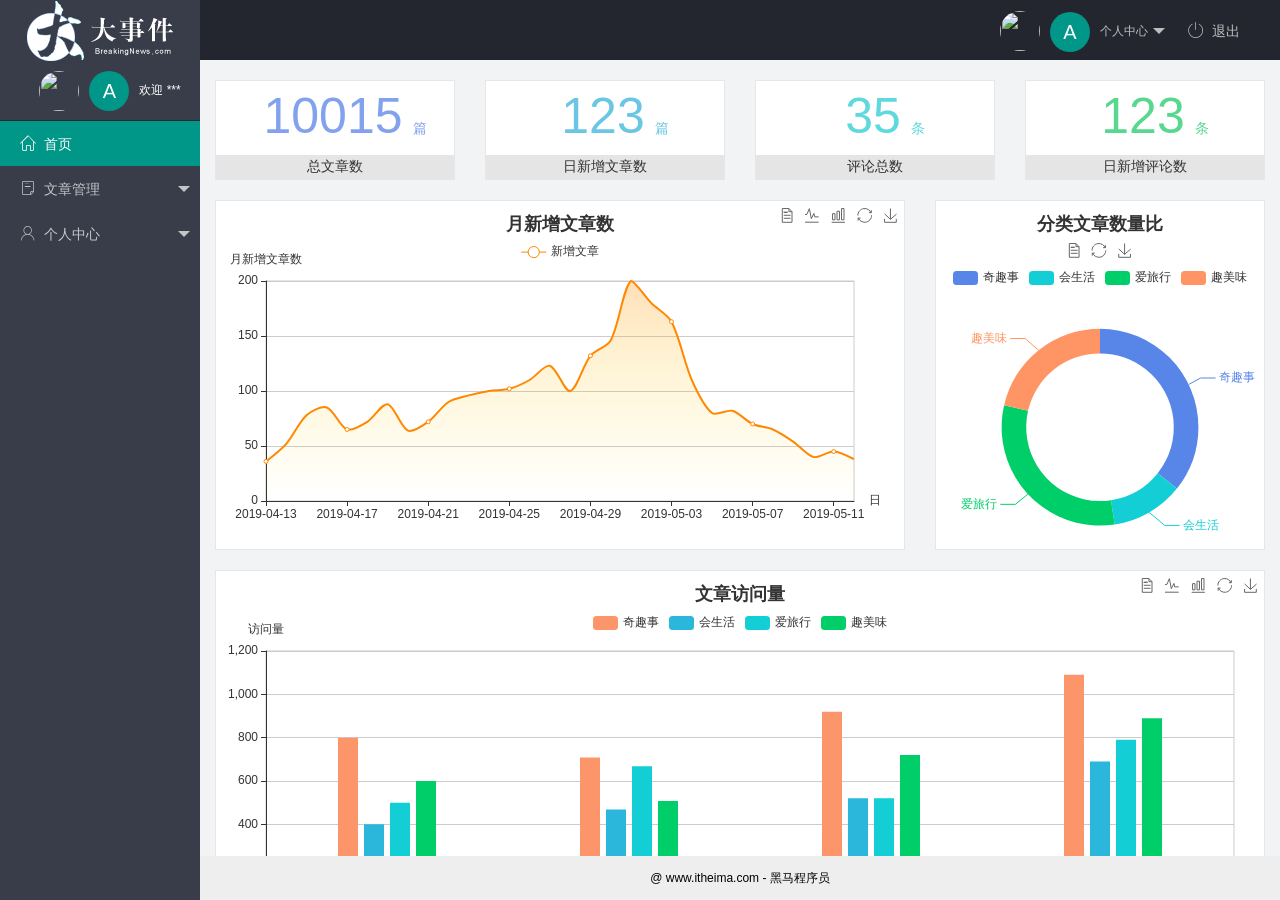
==== commit 73e50b38: "完成个人中心功能的开发" ====
--- a/index.html
+++ b/index.html
@@ -28,9 +28,9 @@
                         <img src="//tva1.sinaimg.cn/crop.0.0.118.118.180/5db11ff4gw1e77d3nqrv8j203b03cweg.jpg" class="layui-nav-img"><span class="text-avatar">A</span>个人中心
                     </a>
                     <dl class="layui-nav-child">
-                        <dd><a href="">基本资料</a></dd>
-                        <dd><a href="">更换头像</a></dd>
-                        <dd><a href="">重置密码</a></dd>
+                        <dd><a href="user/user_info.html" target="fm">基本资料</a></dd>
+                        <dd><a href="user/user_avatar.html" target="fm">更换头像</a></dd>
+                        <dd><a href="user/user_pwd.html" target="fm">重置密码</a></dd>
                     </dl>
                 </li>
                 <li class="layui-nav-item" lay-header-event="menuRight" lay-unselect>
@@ -64,9 +64,9 @@
                     <li class="layui-nav-item">
                         <a href="javascript:;"><span class="iconfont icon-user"></span>个人中心</a>
                         <dl class="layui-nav-child">
-                            <dd><a href="javascript:;"><i class="layui-icon layui-icon-app"></i>基本资料</a></dd>
-                            <dd><a href="javascript:;"><i class="layui-icon layui-icon-app"></i>更换头像</a></dd>
-                            <dd><a href="javascript:;"><i class="layui-icon layui-icon-app"></i>重置密码</a></dd>
+                            <dd><a href="./user/user_info.html" target="fm"><i class="layui-icon layui-icon-app"></i>基本资料</a></dd>
+                            <dd><a href="./user/user_avatar.html" target="fm"><i class="layui-icon layui-icon-app"></i>更换头像</a></dd>
+                            <dd><a href="./user/user_pwd.html" target="fm"><i class="layui-icon layui-icon-app"></i>重置密码</a></dd>
                         </dl>
                     </li>
                 </ul>
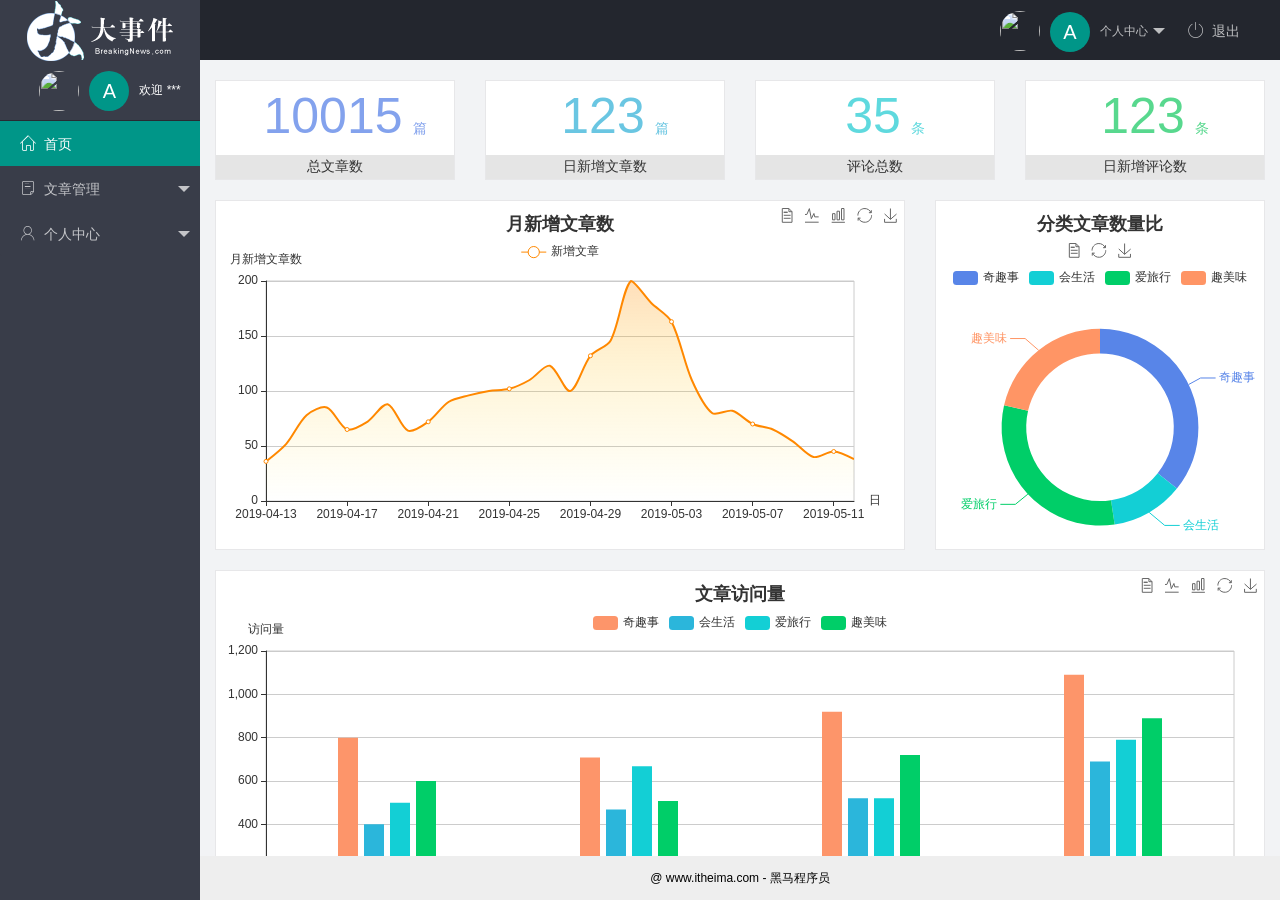
==== commit c5cb20ca: "完成文章管理功能相关功能的开发" ====
--- a/index.html
+++ b/index.html
@@ -56,9 +56,9 @@
                     <li class="layui-nav-item">
                         <a class="" href="javascript:;"><span class="iconfont icon-16"></span>文章管理</a>
                         <dl class="layui-nav-child">
-                            <dd><a href="javascript:;"><i class="layui-icon layui-icon-app"></i>文章类别</a></dd>
-                            <dd><a href="javascript:;"><i class="layui-icon layui-icon-app"></i>文章列表</a></dd>
-                            <dd><a href="javascript:;"><i class="layui-icon layui-icon-app"></i>发表文章</a></dd>
+                            <dd><a href="article/art_cate.html" target="fm"><i class="layui-icon layui-icon-app"></i>文章类别</a></dd>
+                            <dd><a href="article/art_list.html" target="fm"><i class="layui-icon layui-icon-app"></i>文章列表</a></dd>
+                            <dd><a href="article/art_pub.html" target="fm"><i class="layui-icon layui-icon-app"></i>发表文章</a></dd>
                         </dl>
                     </li>
                     <li class="layui-nav-item">
